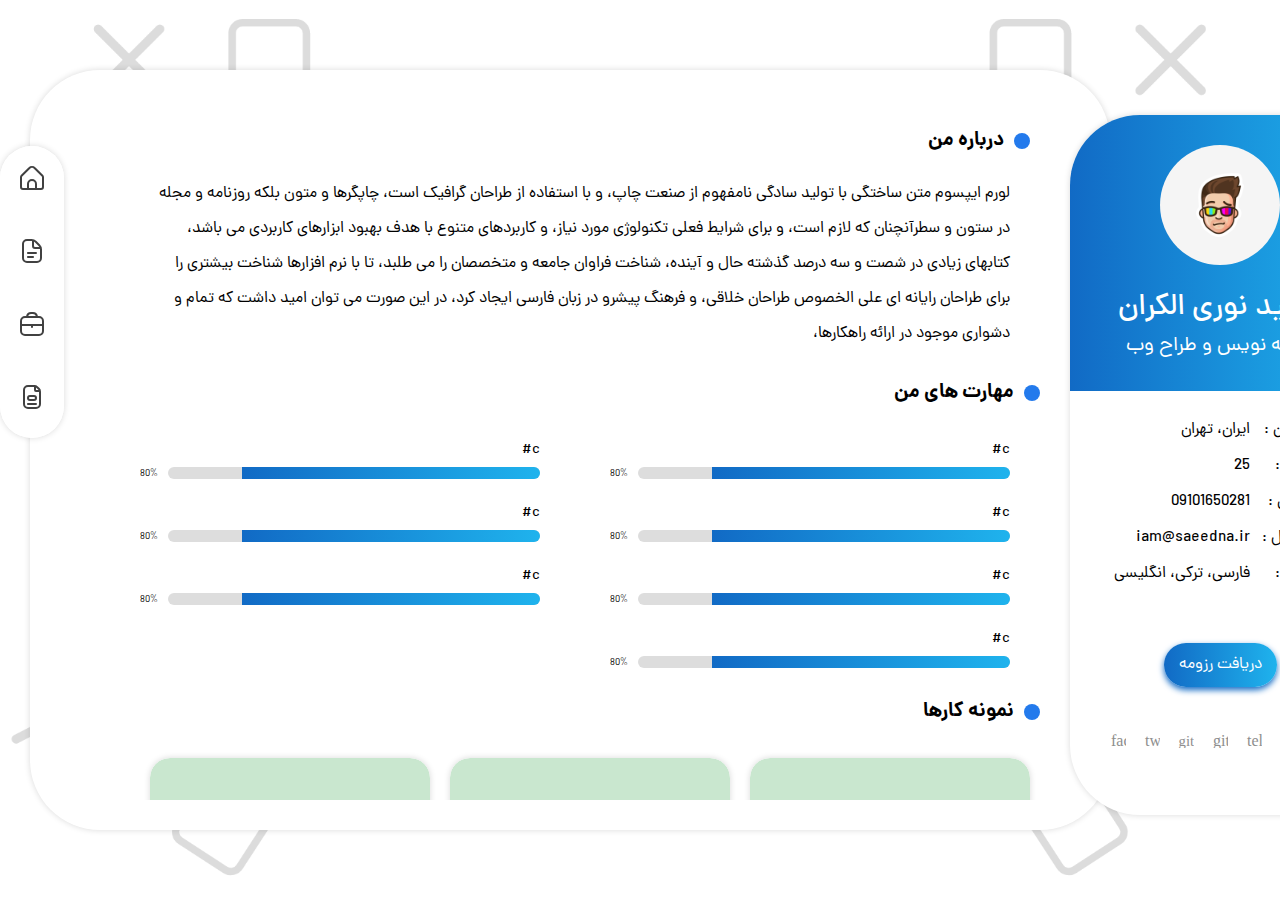
==== index.html @ 9552dc57 "SaeedNA Website html template" ====
<!DOCTYPE html>
<html lang="fa" dir="rtl">

<head>
    <meta charset="UTF-8">
    <meta http-equiv="X-UA-Compatible" content="IE=edge">
    <meta name="viewport" content="width=device-width, initial-scale=1.0">
    <link rel="stylesheet" href="css/fontiran.css">
    <!-- <link rel="stylesheet" href="css/bootstrap.rtl.min.css"> -->
    <link rel="stylesheet" href="js/plugin/malihu-custom-scrollbar/jquery.mCustomScrollbar.min.css">
    <link rel="stylesheet" href="css/style.css">

    <title>سعید نوری - برنامه نویس و طراح وب</title>
</head>

<body>
    
    <div class="container">
        <div class="profile-side">
            <div class="avatar-holder">
                <div class="avatar">
                    <img src="img/avatar.png" alt="">
                </div>
                <h1>سعید نوری الکران</h1>
                <h3>برنامه نویس و طراح وب</h3>
            </div>
            <div class="content">
                <div class="info">
                    <table class="table">
                        <tbody>
                            <tr>
                                <td><span></span>ساکن :</td>
                                <td>ایران، تهران</td>
                            </tr>
                            <tr>
                                <td><span></span>سن :</td>
                                <td>25</td>
                            </tr>
                            <tr>
                                <td><span></span>تلفن :</td>
                                <td>09101650281</td>
                            </tr>
                            <tr>
                                <td><span></span>ایمیل :</td>
                                <td>iam@saeedna.ir</td>
                            </tr>
                            <tr>
                                <td><span></span>زبان :</td>
                                <td>فارسی، ترکی، انگلیسی</td>
                            </tr>
                        </tbody>
                    </table>
                </div>
                <div class="download-resume">
                    <a href="#" class="button">
                        <span>دریافت رزومه</span> 
                    </a>
                </div>
                <div class="social-icons">
                    <a href="#"><img class="icon" src="img/whatsapp-square.svg" alt=""></a>
                    <a href="#"><img class="icon" src="img/youtube.svg" alt=""></a>
                    <a href="#"><img class="icon" src="img/telegram-plane.svg" alt=""></a>
                    <a href="#"><img class="icon" src="img/github-square.svg" alt=""></a>
                    <a href="#"><img class="icon" src="img/gitlab.svg" alt=""></a>
                    <a href="#"><img class="icon" src="img/twitter-square.svg" alt=""></a>
                    <a href="#"><img class="icon" src="img/facebook-square.svg" alt=""></a>
                </div>
            </div>
        </div>
        <div class="main-side">
            <div class="main-content" id="main_contect">
                <div class="about-me mt-15 mb-15">
                    <div class="title">
                        <span></span>
                        <h3>درباره من</h3>
                    </div>
                    <div class="content">
                        <p>لورم ایپسوم متن ساختگی با تولید سادگی نامفهوم از صنعت چاپ، و با استفاده از طراحان گرافیک است، چاپگرها
                            و متون بلکه روزنامه و مجله در ستون و سطرآنچنان که لازم است، و برای شرایط فعلی تکنولوژی مورد نیاز، و
                            کاربردهای متنوع با هدف بهبود ابزارهای کاربردی می باشد، کتابهای زیادی در شصت و سه درصد گذشته حال و
                            آینده، شناخت فراوان جامعه و متخصصان را می طلبد، تا با نرم افزارها شناخت بیشتری را برای طراحان رایانه
                            ای علی الخصوص طراحان خلاقی، و فرهنگ پیشرو در زبان فارسی ایجاد کرد، در این صورت می توان امید داشت که
                            تمام و دشواری موجود در ارائه راهکارها، </p>
                    </div>
                </div>
                <div class="skills mt-15 mb-15">
                    <div class="title">
                        <span></span>
                        <h3>مهارت های من</h3>
                    </div>
                    <div class="content">
                        <div class="skill">
                            <div class="skill-title">c#</div>
                            <div class="skill-progress">
                                <div class="skill-bar">
                                    <div class="skill-bar-status" style="width: 80%"></div>
                                </div>
                                <div class="skill-bar-percentage">80%</div>
                            </div>
                        </div>
                        <div class="skill">
                            <div class="skill-title">c#</div>
                            <div class="skill-progress">
                                <div class="skill-bar">
                                    <div class="skill-bar-status" style="width: 80%"></div>
                                </div>
                                <div class="skill-bar-percentage">80%</div>
                            </div>
                        </div>
                        <div class="skill">
                            <div class="skill-title">c#</div>
                            <div class="skill-progress">
                                <div class="skill-bar">
                                    <div class="skill-bar-status" style="width: 80%"></div>
                                </div>
                                <div class="skill-bar-percentage">80%</div>
                            </div>
                        </div>
                        <div class="skill">
                            <div class="skill-title">c#</div>
                            <div class="skill-progress">
                                <div class="skill-bar">
                                    <div class="skill-bar-status" style="width: 80%"></div>
                                </div>
                                <div class="skill-bar-percentage">80%</div>
                            </div>
                        </div>
                        <div class="skill">
                            <div class="skill-title">c#</div>
                            <div class="skill-progress">
                                <div class="skill-bar">
                                    <div class="skill-bar-status" style="width: 80%"></div>
                                </div>
                                <div class="skill-bar-percentage">80%</div>
                            </div>
                        </div>
                        <div class="skill">
                            <div class="skill-title">c#</div>
                            <div class="skill-progress">
                                <div class="skill-bar">
                                    <div class="skill-bar-status" style="width: 80%"></div>
                                </div>
                                <div class="skill-bar-percentage">80%</div>
                            </div>
                        </div>
                        <div class="skill">
                            <div class="skill-title">c#</div>
                            <div class="skill-progress">
                                <div class="skill-bar">
                                    <div class="skill-bar-status" style="width: 80%"></div>
                                </div>
                                <div class="skill-bar-percentage">80%</div>
                            </div>
                        </div>
                    </div>
                </div>
                <div class="portfolio mt-15 mb-15">
                    <div class="title">
                        <span></span>
                        <h3>نمونه کارها</h3>
                    </div>
                    <div class="content f-wrap jc-between">
                        <div class="portfolio-item">
                            <div class="image">
                                <img src="img/cute-avocado.jpg" alt="">
                            </div>
                            <div class="image-title">
                                <span>نمونه کار اول</span>
                                <img src="img/Arrow.svg" alt="">
                            </div>
                        </div>
                        <div class="portfolio-item">
                            <div class="image">
                                <img src="img/cute-avocado.jpg" alt="">
                            </div>
                            <div class="image-title">
                                <span>نمونه کار اول</span>
                                <img src="img/Arrow.svg" alt="">
                            </div>
                        </div>
                        <div class="portfolio-item">
                            <div class="image">
                                <img src="img/cute-avocado.jpg" alt="">
                            </div>
                            <div class="image-title">
                                <span>نمونه کار اول</span>
                                <img src="img/Arrow.svg" alt="">
                            </div>
                        </div>
                        <div class="portfolio-item">
                            <div class="image">
                                <img src="img/cute-avocado.jpg" alt="">
                            </div>
                            <div class="image-title">
                                <span>نمونه کار اول</span>
                                <img src="img/Arrow.svg" alt="">
                            </div>
                        </div>
                        <div class="portfolio-item">
                            <div class="image">
                                <img src="img/cute-avocado.jpg" alt="">
                            </div>
                            <div class="image-title">
                                <span>نمونه کار اول</span>
                                <img src="img/Arrow.svg" alt="">
                            </div>
                        </div>
                        <div class="portfolio-item">
                            <div class="image">
                                <img src="img/cute-avocado.jpg" alt="">
                            </div>
                            <div class="image-title">
                                <span>نمونه کار اول</span>
                                <img src="img/Arrow.svg" alt="">
                            </div>
                        </div>
                    </div>
                </div>
            </div>
        </div>
        <nav class="menu">
            <ul>
                <li class="menu-item">
                    <a href="#" class="menu-link">
                        <img src="img/fi-rr-home.svg" alt="">
                    </a>
                </li>
                <li class="menu-item">
                    <a href="#" class="menu-link">
                        <img src="img/fi-rr-document.svg" alt="">
                    </a>
                </li>
                <li class="menu-item">
                    <a href="#" class="menu-link">
                        <img src="img/fi-rr-briefcase.svg" alt="">
                    </a>
                </li>
                <li class="menu-item">
                    <a href="#" class="menu-link">
                        <img src="img/fi-rr-form.svg" alt="">
                    </a>
                </li>
            </ul>
        </nav>
    </div>


    <script src="js/plugin/jquery/jquery-3.6.0.min.js"></script>
    <script src="js/plugin/malihu-custom-scrollbar/jquery.mCustomScrollbar.concat.min.js"></script>
    <!-- <script src="js/bootstrap.bundle.min.js"></script> -->
    <script src="js/scripts.js"></script>
</body>

</html>
---- css/fontiran.css ----
﻿/**
*
*	Name:			DANA Fonts
*	Version:			1.0
*	Author:			Moslem Ebrahimi (moslemebrahimi.com)
*	Created on:		May 22, 2019
*	Updated on:		May 22, 2019
*	Website:			http://fontiran.com
*	Copyright:		Commercial/Proprietary Software
--------------------------------------------------------------------------------------
فونت دانا یک نرم افزار مالکیتی محسوب می شود. جهت آگاهی از قوانین استفاده از این فونت ها لطفا به وب سایت (فونت ایران دات کام) مراجعه نمایید
--------------------------------------------------------------------------------------
DANA fonts are considered a proprietary software. To gain information about the laws regarding the use of these fonts, please visit www.fontiran.com 
--------------------------------------------------------------------------------------
This set of fonts are used in this project under the license: (NKVVGF)
------------------------------------------------------------------------------------- fonts/-
*	
**/

@font-face {
	font-family: dana;
	font-style: normal;
	font-weight: 10;
	src: url('../fonts/eot/dana-thin.eot');
	src: url('../fonts/eot/dana-thin.eot?#iefix') format('embedded-opentype'),  /* IE6-8 */
		 url('../fonts/woff2/dana-thin.woff2') format('woff2'),  /* FF39+,Chrome36+, Opera24+*/
		 url('../fonts/woff/dana-thin.woff') format('woff');  /* FF3.6+, IE9, Chrome6+, Saf5.1+*/
}
@font-face {
	font-family: dana;
	font-style: normal;
	font-weight: 200;
	src: url('../fonts/eot/dana-extralight.eot');
	src: url('../fonts/eot/dana-extralight.eot?#iefix') format('embedded-opentype'),  /* IE6-8 */
		 url('../fonts/woff2/dana-extralight.woff2') format('woff2'),  /* FF39+,Chrome36+, Opera24+*/
		 url('../fonts/woff/dana-extralight.woff') format('woff');  /* FF3.6+, IE9, Chrome6+, Saf5.1+*/
}
@font-face {
	font-family: dana;
	font-style: normal;
	font-weight: 300;
	src: url('../fonts/eot/dana-light.eot');
	src: url('../fonts/eot/dana-light.eot?#iefix') format('embedded-opentype'),  /* IE6-8 */
		 url('../fonts/woff2/dana-light.woff2') format('woff2'),  /* FF39+,Chrome36+, Opera24+*/
		 url('../fonts/woff/dana-light.woff') format('woff');  /* FF3.6+, IE9, Chrome6+, Saf5.1+*/
}
@font-face {
	font-family: dana;
	font-style: normal;
	font-weight: 500;
	src: url('../fonts/eot/dana-medium.eot');
	src: url('../fonts/eot/dana-medium.eot?#iefix') format('embedded-opentype'),  /* IE6-8 */
		 url('../fonts/woff2/dana-medium.woff2') format('woff2'),  /* FF39+,Chrome36+, Opera24+*/
		 url('../fonts/woff/dana-medium.woff') format('woff');  /* FF3.6+, IE9, Chrome6+, Saf5.1+*/
}
@font-face {
	font-family: dana;
	font-style: normal;
	font-weight: 600;
	src: url('../fonts/eot/dana-demibold.eot');
	src: url('../fonts/eot/dana-demibold.eot?#iefix') format('embedded-opentype'),  /* IE6-8 */
		 url('../fonts/woff2/dana-demibold.woff2') format('woff2'),  /* FF39+,Chrome36+, Opera24+*/
		 url('../fonts/woff/dana-demibold.woff') format('woff');  /* FF3.6+, IE9, Chrome6+, Saf5.1+*/
}
@font-face {
	font-family: dana;
	font-style: normal;
	font-weight: 750;
	src: url('../fonts/eot/dana-ultrabold.eot');
	src: url('../fonts/eot/dana-ultrabold.eot?#iefix') format('embedded-opentype'),  /* IE6-8 */
		 url('../fonts/woff2/dana-ultrabold.woff2') format('woff2'),  /* FF39+,Chrome36+, Opera24+*/
		 url('../fonts/woff/dana-ultrabold.woff') format('woff');  /* FF3.6+, IE9, Chrome6+, Saf5.1+*/
}
@font-face {
	font-family: dana;
	font-style: normal;
	font-weight: 800;
	src: url('../fonts/eot/dana-extrabold.eot');
	src: url('../fonts/eot/dana-extrabold.eot?#iefix') format('embedded-opentype'),  /* IE6-8 */
		 url('../fonts/woff2/dana-extrabold.woff2') format('woff2'),  /* FF39+,Chrome36+, Opera24+*/
		 url('../fonts/woff/dana-extrabold.woff') format('woff');  /* FF3.6+, IE9, Chrome6+, Saf5.1+*/
}
@font-face {
	font-family: dana;
	font-style: normal;
	font-weight: 900;
	src: url('../fonts/eot/dana-black.eot');
	src: url('../fonts/eot/dana-black.eot?#iefix') format('embedded-opentype'),  /* IE6-8 */
		 url('../fonts/woff2/dana-black.woff2') format('woff2'),  /* FF39+,Chrome36+, Opera24+*/
		 url('../fonts/woff/dana-black.woff') format('woff');  /* FF3.6+, IE9, Chrome6+, Saf5.1+*/
}
@font-face {
	font-family: dana;
	font-style: normal;
	font-weight: bold;
	src: url('../fonts/eot/dana-bold.eot');
	src: url('../fonts/eot/dana-bold.eot?#iefix') format('embedded-opentype'),  /* IE6-8 */
		 url('../fonts/woff2/dana-bold.woff2') format('woff2'),  /* FF39+,Chrome36+, Opera24+*/
		 url('../fonts/woff/dana-bold.woff') format('woff');  /* FF3.6+, IE9, Chrome6+, Saf5.1+*/
}
@font-face {
	font-family: dana;
	font-style: normal;
	font-weight: normal;
	src: url('../fonts/eot/dana-regular.eot');
	src: url('../fonts/eot/dana-regular.eot?#iefix') format('embedded-opentype'),  /* IE6-8 */
		 url('../fonts/woff2/dana-regular.woff2') format('woff2'),  /* FF39+,Chrome36+, Opera24+*/
		 url('../fonts/woff/dana-regular.woff') format('woff');  /* FF3.6+, IE9, Chrome6+, Saf5.1+*/
}


/**
Iranic fonts	
**/


@font-face {
	font-family: dana;
	font-style: italic;
	font-weight: 10;
	src: url('../fonts/eot/dana-thinitalic.eot');
	src: url('../fonts/eot/dana-thinitalic.eot?#iefix') format('embedded-opentype'),  /* IE6-8 */
		 url('../fonts/woff2/dana-thinitalic.woff2') format('woff2'),  /* FF39+,Chrome36+, Opera24+*/
		 url('../fonts/woff/dana-thinitalic.woff') format('woff');  /* FF3.6+, IE9, Chrome6+, Saf5.1+*/
}
@font-face {
	font-family: dana;
	font-style: italic;
	font-weight: 200;
	src: url('../fonts/eot/dana-extralightitalic.eot');
	src: url('../fonts/eot/dana-extralightitalic.eot?#iefix') format('embedded-opentype'),  /* IE6-8 */
		 url('../fonts/woff2/dana-extralightitalic.woff2') format('woff2'),  /* FF39+,Chrome36+, Opera24+*/
		 url('../fonts/woff/dana-extralightitalic.woff') format('woff');  /* FF3.6+, IE9, Chrome6+, Saf5.1+*/
}
@font-face {
	font-family: dana;
	font-style: italic;
	font-weight: 300;
	src: url('../fonts/eot/dana-lightitalic.eot');
	src: url('../fonts/eot/dana-lightitalic.eot?#iefix') format('embedded-opentype'),  /* IE6-8 */
		 url('../fonts/woff2/dana-lightitalic.woff2') format('woff2'),  /* FF39+,Chrome36+, Opera24+*/
		 url('../fonts/woff/dana-lightitalic.woff') format('woff');  /* FF3.6+, IE9, Chrome6+, Saf5.1+*/
}
@font-face {
	font-family: dana;
	font-style: italic;
	font-weight: 500;
	src: url('../fonts/eot/dana-mediumitalic.eot');
	src: url('../fonts/eot/dana-mediumitalic.eot?#iefix') format('embedded-opentype'),  /* IE6-8 */
		 url('../fonts/woff2/dana-mediumitalic.woff2') format('woff2'),  /* FF39+,Chrome36+, Opera24+*/
		 url('../fonts/woff/dana-mediumitalic.woff') format('woff');  /* FF3.6+, IE9, Chrome6+, Saf5.1+*/
}
@font-face {
	font-family: dana;
	font-style: italic;
	font-weight: 600;
	src: url('../fonts/eot/dana-demibolditalic.eot');
	src: url('../fonts/eot/dana-demibolditalic.eot?#iefix') format('embedded-opentype'),  /* IE6-8 */
		 url('../fonts/woff2/dana-demibolditalic.woff2') format('woff2'),  /* FF39+,Chrome36+, Opera24+*/
		 url('../fonts/woff/dana-demibolditalic.woff') format('woff');  /* FF3.6+, IE9, Chrome6+, Saf5.1+*/
}
@font-face {
	font-family: dana;
	font-style: italic;
	font-weight: 750;
	src: url('../fonts/eot/dana-ultrabolditalic.eot');
	src: url('../fonts/eot/dana-ultrabolditalic.eot?#iefix') format('embedded-opentype'),  /* IE6-8 */
		 url('../fonts/woff2/dana-ultrabolditalic.woff2') format('woff2'),  /* FF39+,Chrome36+, Opera24+*/
		 url('../fonts/woff/dana-ultrabolditalic.woff') format('woff');  /* FF3.6+, IE9, Chrome6+, Saf5.1+*/
}
@font-face {
	font-family: dana;
	font-style: italic;
	font-weight: 800;
	src: url('../fonts/eot/dana-extrabolditalic.eot');
	src: url('../fonts/eot/dana-extrabolditalic.eot?#iefix') format('embedded-opentype'),  /* IE6-8 */
		 url('../fonts/woff2/dana-extrabolditalic.woff2') format('woff2'),  /* FF39+,Chrome36+, Opera24+*/
		 url('../fonts/woff/dana-extrabolditalic.woff') format('woff');  /* FF3.6+, IE9, Chrome6+, Saf5.1+*/
}
@font-face {
	font-family: dana;
	font-style: italic;
	font-weight: 900;
	src: url('../fonts/eot/dana-blackitalic.eot');
	src: url('../fonts/eot/dana-blackitalic.eot?#iefix') format('embedded-opentype'),  /* IE6-8 */
		 url('../fonts/woff2/dana-blackitalic.woff2') format('woff2'),  /* FF39+,Chrome36+, Opera24+*/
		 url('../fonts/woff/dana-blackitalic.woff') format('woff');  /* FF3.6+, IE9, Chrome6+, Saf5.1+*/
}
@font-face {
	font-family: dana;
	font-style: italic;
	font-weight: bold;
	src: url('../fonts/eot/dana-bolditalic.eot');
	src: url('../fonts/eot/dana-bolditalic.eot?#iefix') format('embedded-opentype'),  /* IE6-8 */
		 url('../fonts/woff2/dana-bolditalic.woff2') format('woff2'),  /* FF39+,Chrome36+, Opera24+*/
		 url('../fonts/woff/dana-bolditalic.woff') format('woff');  /* FF3.6+, IE9, Chrome6+, Saf5.1+*/
}
@font-face {
	font-family: dana;
	font-style: italic;
	font-weight: normal;
	src: url('../fonts/eot/dana-regularitalic.eot');
	src: url('../fonts/eot/dana-regularitalic.eot?#iefix') format('embedded-opentype'),  /* IE6-8 */
		 url('../fonts/woff2/dana-regularitalic.woff2') format('woff2'),  /* FF39+,Chrome36+, Opera24+*/
		 url('../fonts/woff/dana-regularitalic.woff') format('woff');  /* FF3.6+, IE9, Chrome6+, Saf5.1+*/
}
---- css/style.css ----
/*-------------------------------------------------------------*/
*{
    margin: 0;
    padding: 0;
}
body{
    font-family: dana,'Segoe UI', Tahoma, Geneva, Verdana, sans-serif;
    background-color: #4e4e4e;
    background: url('../img/BG.png') no-repeat; 
    background-size: 100%;
    background-position: center center;
    height: 100vh !important;
    width: 100% !important;
    padding: 0 !important;
    margin: 0 !important;
    overflow: hidden !important;
    display: flex;
}
a{
    text-decoration: none;
}
/*------------------------------------Components-------------------------------------------------*/
.container{
    width: 100%;
    max-width: 1240px;
    margin: auto;
    display: flex;
    position: relative;
}
.mt-15{
    margin-top: 15px !important;
}
.mb-15{
    margin-bottom: 15px !important;
}
.f-wrap{
    flex-wrap: wrap;
}
.jc-between{
    justify-content: space-between;
}
.title{
    margin-bottom: 20px;
    display: flex;
    justify-content: start;
    align-items: center;
}
.title span{
    width: 16px;
    height: 16px;
    margin-left: 10px;
    border-radius: 50%;
    background-color: #237AEC;
}
.title h3{
    margin: 0;
    padding: 0;
    font-size: 20px;
    font-weight: 700;
    
}
nav.menu{
    display: flex;
    flex-direction: column;
    justify-content: space-between;
    align-items: center;
    border-radius: 70px;
    background-color: #fff;
    position: absolute;
    top: 10%;
    left: -30px;
    overflow: hidden;
    box-shadow: 0px 0px 6px rgb(0 0 0 / 15%);
    z-index: 9999;
}
nav.menu ul{
    list-style: none;
    margin: 0;
    padding: 0;
    display: flex;
    flex-direction: column;
    justify-content: center;
    align-items: center;
}
nav.menu .menu-item{
    padding: 20px;
    width: 100%;
    background-color: #fff;
    text-align: center;
    transition: all 200ms ease-in-out;
}
nav.menu .menu-item:hover{
    background-color: #F6F6F6;
}
nav.menu .menu-item a{
    text-decoration: none;
}
nav.menu .menu-item a img{
    width: 24px;
    height: 24px;
}

.button{
    padding: 10px 15px;
    margin: 10px;
    border-radius: 50px;
    border: none;
    background: linear-gradient(270deg,#1fb3ed 0%, #116ac5 100%);
    box-shadow: 0px 3px 6px #116ac5;
    transition: all 200ms ease-in-out;
}
.button:hover{
    background: linear-gradient(270deg,#1894c5 0%, #0d5eaf 100%);
}
.button span{
    color: #fff;
    font-size: 16px;
    font-weight: normal;
}
/*------------------------------------Styles-------------------------------------------------*/
/*------------------------------------Main Page----------------------------------------------*/

.profile-side{
    width: 300px;
    height: 700px;
    background-color: #fff;
    border-radius: 70px;
    overflow: hidden;
    box-shadow: 0px 0px 6px rgb(0 0 0 / 15%);
    position: absolute;
    right: -100px;
    top: 45px;
}
.profile-side .avatar-holder{
    width: 100%;
    padding: 30px 0;
    background: linear-gradient(270deg,#1fb3ed 0%, #116ac5 100%);
    display: flex;
    flex-direction: column;
    align-items: center;
}
.profile-side .avatar-holder .avatar{
    width: 120px;
    height: 120px;
    margin-bottom: 20px;
    border-radius: 50%;
    overflow: hidden;
    display: flex;
    justify-content: center;
    align-items: center;
}
.profile-side .avatar-holder .avatar img{
    height: 100%;
}
.profile-side .avatar-holder h1{
    color: #fff;
    font-size: 30px;
    font-weight: 500;
}
.profile-side .avatar-holder h3{
    color: #fff;
    font-size: 20px;
    font-weight: normal;
}
.profile-side .content{
    padding: 10px;
    text-align: center;
}
.profile-side .content .download-resume{
    margin: 30px 0;
    padding: 20px 0;
}
.profile-side .content .social-icons{
    padding: 5px 30px;
    display: flex;
    justify-content: space-between;
    align-items: center;
}
.profile-side .content .social-icons a{
    text-decoration: none;
}
.profile-side .content .social-icons a img.icon{
    width: 16px;
    height: 16px;
}
.main-side{
    width: 100%;
    height: calc(100vh - 200px);
    margin-right: 160px;
    padding: 30px 70px 30px 50px;
    background-color: #fff;
    border-radius: 70px;
    box-shadow: 0px 0px 6px rgba(0, 0, 0, 0.15);
}
.main-side .main-content{
    height: 100%;
    /* overflow: hidden scroll; */
}
.main-side .main-content .about-me{
    padding: 10px;
}
.main-side .main-content .about-me .content{
    margin-right: 20px;
}
.main-side .main-content .about-me .content p{
    font-weight: normal;
    font-size: 16px;
    line-height: 35px;
}
.main-side .main-content .skills .content{
    display: flex;
    flex-direction: row;
    flex-wrap: wrap;
    padding-right: 30px;
    justify-content: space-between;
}
.main-side .main-content .skills .content .skill{
    width: 100%;
    max-width: 400px;
    margin: 10px 0 10px 0;
    display: flex;
    flex-direction: column;
}
.main-side .main-content .skills .content .skill .skill-title{
    font-size: 15px;
    font-weight: normal;
    margin-bottom: 5px;
}
.main-side .main-content .skills .content .skill .skill-progress{
    display: flex;
    justify-content: space-between;
}
.main-side .main-content .skills .content .skill .skill-progress .skill-bar{
    background-color: #ddd;
    border-radius: 8px;
    width: 100%;
    height: 12px;
    overflow: hidden;
}
.main-side .main-content .skills .content .skill .skill-progress .skill-bar .skill-bar-status{
    background: linear-gradient(270deg,#1fb3ed 0%, #116ac5 100%);
    height: 15px;
}
.main-side .main-content .skills .content .skill .skill-progress .skill-bar-percentage{
    font-weight: 300;
    font-size: 10px;
    margin-right: 10px;
}
table.table{
    margin: 0 auto;
    padding: 10px;
    text-align: right;
}
table.table tbody tr td{
    padding: 5px;
}
table.table tbody tr td span{
    width: 10px;
    height: 10px;
    background-color: #237AEC;
    display: inline-block;
    margin-left: 10px;
    border-radius: 50%;
}
.portfolio .content{
    display: flex;
}
.portfolio .content .portfolio-item{
    margin: 10px;
    border-radius: 20px;
    position: relative;
    overflow: hidden;
    box-shadow: 0px 0px 6px rgba(0,0,0,0.15);
}
.portfolio .content .portfolio-item .image{
    width: 280px;
    height: 200px;
    border-radius: 20px;
}
.portfolio .content .portfolio-item .image img{
    width: 100%;
    height: 100%;
    border-radius: 20px;
}
.portfolio .content .portfolio-item .image-title{
    padding: 10px 15px;
    background-color: #383838;
    color: #fff;
    border-radius: 0 0 20px 20px;
    display: flex;
    justify-content: space-between;
    opacity: 0;
    visibility: hidden;
    position: absolute;
    bottom: -30px;
    right: 0;
    left: 0;
    transition: all 250ms ease-in-out;
}
.portfolio .content  .portfolio-item:hover div.image-title{
    bottom: 0 !important;
    opacity: 0.95 !important;
    visibility: visible !important;
}
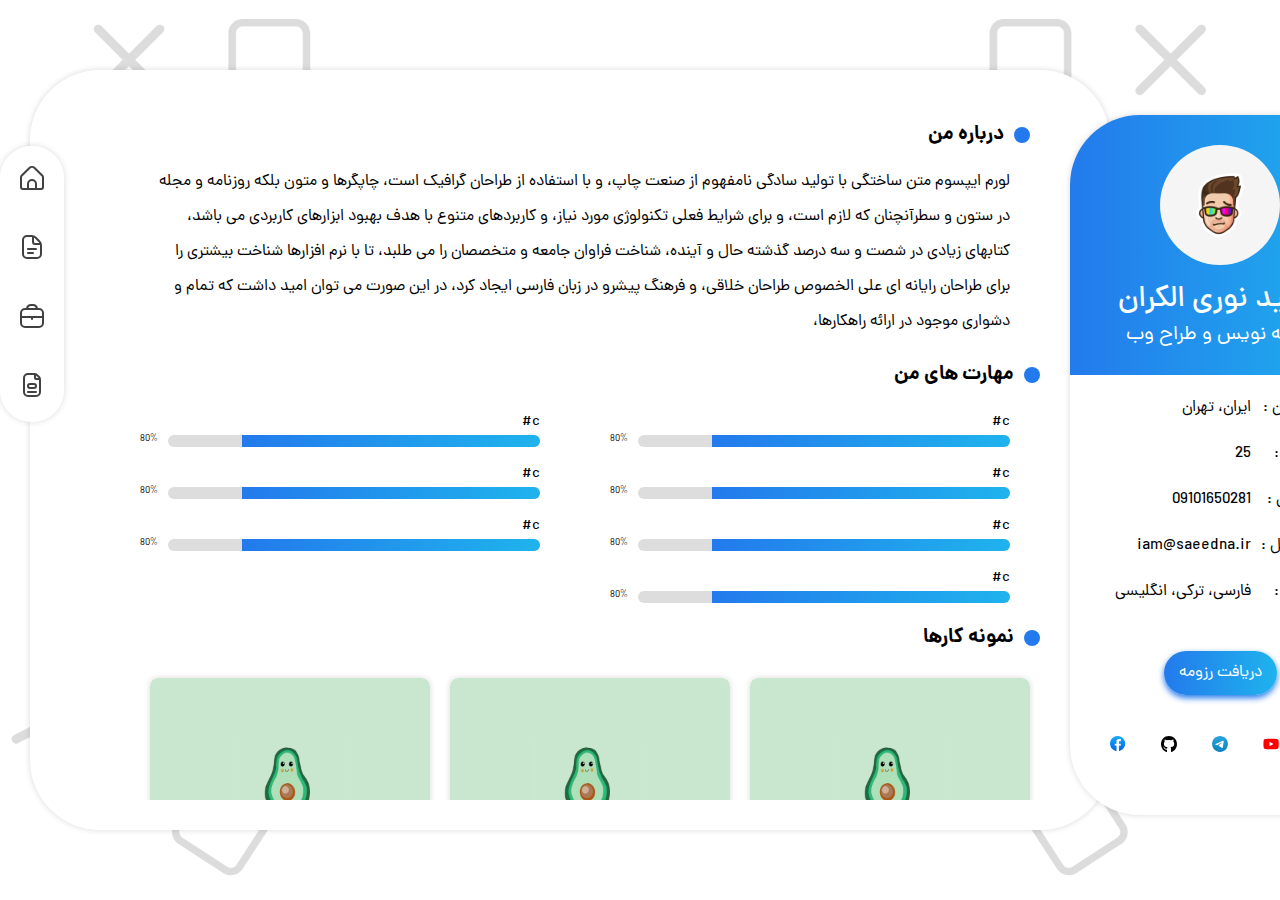
==== commit be710d51: "convert all style.css to sass" ====
--- a/index.html
+++ b/index.html
@@ -5,10 +5,10 @@
     <meta charset="UTF-8">
     <meta http-equiv="X-UA-Compatible" content="IE=edge">
     <meta name="viewport" content="width=device-width, initial-scale=1.0">
-    <link rel="stylesheet" href="css/fontiran.css">
+    <!-- <link rel="stylesheet" href="css/fontiran.css"> -->
     <!-- <link rel="stylesheet" href="css/bootstrap.rtl.min.css"> -->
     <link rel="stylesheet" href="js/plugin/malihu-custom-scrollbar/jquery.mCustomScrollbar.min.css">
-    <link rel="stylesheet" href="css/style.css">
+    <link rel="stylesheet" href="css/main.css">
 
     <title>سعید نوری - برنامه نویس و طراح وب</title>
 </head>
@@ -52,18 +52,18 @@
                     </table>
                 </div>
                 <div class="download-resume">
-                    <a href="#" class="button">
+                    <a href="#" class="button primary">
                         <span>دریافت رزومه</span> 
                     </a>
                 </div>
                 <div class="social-icons">
-                    <a href="#"><img class="icon" src="img/whatsapp-square.svg" alt=""></a>
-                    <a href="#"><img class="icon" src="img/youtube.svg" alt=""></a>
-                    <a href="#"><img class="icon" src="img/telegram-plane.svg" alt=""></a>
-                    <a href="#"><img class="icon" src="img/github-square.svg" alt=""></a>
-                    <a href="#"><img class="icon" src="img/gitlab.svg" alt=""></a>
-                    <a href="#"><img class="icon" src="img/twitter-square.svg" alt=""></a>
-                    <a href="#"><img class="icon" src="img/facebook-square.svg" alt=""></a>
+                    <a href="#"><img class="icon" src="img/WhatsApp.svg" alt=""></a>
+                    <a href="#"><img class="icon" src="img/YouTube.svg" alt=""></a>
+                    <a href="#"><img class="icon" src="img/Telegram.svg" alt=""></a>
+                    <a href="#"><img class="icon" src="img/GitHub.svg" alt=""></a>
+                    <!-- <a href="#"><img class="icon" src="img/gitlab.svg" alt=""></a> -->
+                    <!-- <a href="#"><img class="icon" src="img/twitter.svg" alt=""></a> -->
+                    <a href="#"><img class="icon" src="img/Facebook.png" alt=""></a>
                 </div>
             </div>
         </div>
@@ -161,58 +161,70 @@
                     </div>
                     <div class="content f-wrap jc-between">
                         <div class="portfolio-item">
-                            <div class="image">
-                                <img src="img/cute-avocado.jpg" alt="">
-                            </div>
-                            <div class="image-title">
-                                <span>نمونه کار اول</span>
-                                <img src="img/Arrow.svg" alt="">
-                            </div>
-                        </div>
-                        <div class="portfolio-item">
-                            <div class="image">
-                                <img src="img/cute-avocado.jpg" alt="">
-                            </div>
-                            <div class="image-title">
-                                <span>نمونه کار اول</span>
-                                <img src="img/Arrow.svg" alt="">
-                            </div>
-                        </div>
-                        <div class="portfolio-item">
-                            <div class="image">
-                                <img src="img/cute-avocado.jpg" alt="">
-                            </div>
-                            <div class="image-title">
-                                <span>نمونه کار اول</span>
-                                <img src="img/Arrow.svg" alt="">
-                            </div>
-                        </div>
-                        <div class="portfolio-item">
-                            <div class="image">
-                                <img src="img/cute-avocado.jpg" alt="">
-                            </div>
-                            <div class="image-title">
-                                <span>نمونه کار اول</span>
-                                <img src="img/Arrow.svg" alt="">
-                            </div>
-                        </div>
-                        <div class="portfolio-item">
-                            <div class="image">
-                                <img src="img/cute-avocado.jpg" alt="">
-                            </div>
-                            <div class="image-title">
-                                <span>نمونه کار اول</span>
-                                <img src="img/Arrow.svg" alt="">
-                            </div>
-                        </div>
-                        <div class="portfolio-item">
-                            <div class="image">
-                                <img src="img/cute-avocado.jpg" alt="">
-                            </div>
-                            <div class="image-title">
-                                <span>نمونه کار اول</span>
-                                <img src="img/Arrow.svg" alt="">
-                            </div>
+                            <a href="#">
+                                <div class="image">
+                                    <img src="img/cute-avocado.jpg" alt="">
+                                </div>
+                                <div class="image-title">
+                                    <span>نمونه کار اول</span>
+                                    <img src="img/Arrow.svg" alt="">
+                                </div>
+                            </a>
+                        </div>
+                        <div class="portfolio-item">
+                            <a href="#">
+                                <div class="image">
+                                    <img src="img/cute-avocado.jpg" alt="">
+                                </div>
+                                <div class="image-title">
+                                    <span>نمونه کار اول</span>
+                                    <img src="img/Arrow.svg" alt="">
+                                </div>
+                            </a>
+                        </div>
+                        <div class="portfolio-item">
+                            <a href="#">
+                                <div class="image">
+                                    <img src="img/cute-avocado.jpg" alt="">
+                                </div>
+                                <div class="image-title">
+                                    <span>نمونه کار اول</span>
+                                    <img src="img/Arrow.svg" alt="">
+                                </div>
+                            </a>
+                        </div>
+                        <div class="portfolio-item">
+                            <a href="#">
+                                <div class="image">
+                                    <img src="img/cute-avocado.jpg" alt="">
+                                </div>
+                                <div class="image-title">
+                                    <span>نمونه کار اول</span>
+                                    <img src="img/Arrow.svg" alt="">
+                                </div>
+                            </a>
+                        </div>
+                        <div class="portfolio-item">
+                            <a href="#">
+                                <div class="image">
+                                    <img src="img/cute-avocado.jpg" alt="">
+                                </div>
+                                <div class="image-title">
+                                    <span>نمونه کار اول</span>
+                                    <img src="img/Arrow.svg" alt="">
+                                </div>
+                            </a>
+                        </div>
+                        <div class="portfolio-item">
+                            <a href="#">
+                                <div class="image">
+                                    <img src="img/cute-avocado.jpg" alt="">
+                                </div>
+                                <div class="image-title">
+                                    <span>نمونه کار اول</span>
+                                    <img src="img/Arrow.svg" alt="">
+                                </div>
+                            </a>
                         </div>
                     </div>
                 </div>
--- a/css/main.css
+++ b/css/main.css
@@ -0,0 +1,523 @@
+@charset "UTF-8";
+/**
+*
+--------------------------------------------------------------------------------------
+فونت دانا یک نرم افزار مالکیتی محسوب می شود. جهت آگاهی از قوانین استفاده از این فونت ها لطفا به وب سایت (فونت ایران دات کام) مراجعه نمایید
+--------------------------------------------------------------------------------------
+DANA fonts are considered a proprietary software. To gain information about the laws regarding the use of these fonts, please visit www.fontiran.com 
+--------------------------------------------------------------------------------------
+This set of fonts are used in this project under the license: (NKVVGF)
+------------------------------------------------------------------------------------- fonts/-
+*
+**/
+@font-face {
+  font-family: dana;
+  font-style: normal;
+  font-weight: 10;
+  src: url("../fonts/eot/dana-thin.eot");
+  src: url("../fonts/eot/dana-thin.eot?#iefix") format("embedded-opentype"), url("../fonts/woff2/dana-thin.woff2") format("woff2"), url("../fonts/woff/dana-thin.woff") format("woff"); /* FF3.6+, IE9, Chrome6+, Saf5.1+*/
+}
+@font-face {
+  font-family: dana;
+  font-style: normal;
+  font-weight: 200;
+  src: url("../fonts/eot/dana-extralight.eot");
+  src: url("../fonts/eot/dana-extralight.eot?#iefix") format("embedded-opentype"), url("../fonts/woff2/dana-extralight.woff2") format("woff2"), url("../fonts/woff/dana-extralight.woff") format("woff"); /* FF3.6+, IE9, Chrome6+, Saf5.1+*/
+}
+@font-face {
+  font-family: dana;
+  font-style: normal;
+  font-weight: 300;
+  src: url("../fonts/eot/dana-light.eot");
+  src: url("../fonts/eot/dana-light.eot?#iefix") format("embedded-opentype"), url("../fonts/woff2/dana-light.woff2") format("woff2"), url("../fonts/woff/dana-light.woff") format("woff"); /* FF3.6+, IE9, Chrome6+, Saf5.1+*/
+}
+@font-face {
+  font-family: dana;
+  font-style: normal;
+  font-weight: 500;
+  src: url("../fonts/eot/dana-medium.eot");
+  src: url("../fonts/eot/dana-medium.eot?#iefix") format("embedded-opentype"), url("../fonts/woff2/dana-medium.woff2") format("woff2"), url("../fonts/woff/dana-medium.woff") format("woff"); /* FF3.6+, IE9, Chrome6+, Saf5.1+*/
+}
+@font-face {
+  font-family: dana;
+  font-style: normal;
+  font-weight: 600;
+  src: url("../fonts/eot/dana-demibold.eot");
+  src: url("../fonts/eot/dana-demibold.eot?#iefix") format("embedded-opentype"), url("../fonts/woff2/dana-demibold.woff2") format("woff2"), url("../fonts/woff/dana-demibold.woff") format("woff"); /* FF3.6+, IE9, Chrome6+, Saf5.1+*/
+}
+@font-face {
+  font-family: dana;
+  font-style: normal;
+  font-weight: 750;
+  src: url("../fonts/eot/dana-ultrabold.eot");
+  src: url("../fonts/eot/dana-ultrabold.eot?#iefix") format("embedded-opentype"), url("../fonts/woff2/dana-ultrabold.woff2") format("woff2"), url("../fonts/woff/dana-ultrabold.woff") format("woff"); /* FF3.6+, IE9, Chrome6+, Saf5.1+*/
+}
+@font-face {
+  font-family: dana;
+  font-style: normal;
+  font-weight: 800;
+  src: url("../fonts/eot/dana-extrabold.eot");
+  src: url("../fonts/eot/dana-extrabold.eot?#iefix") format("embedded-opentype"), url("../fonts/woff2/dana-extrabold.woff2") format("woff2"), url("../fonts/woff/dana-extrabold.woff") format("woff"); /* FF3.6+, IE9, Chrome6+, Saf5.1+*/
+}
+@font-face {
+  font-family: dana;
+  font-style: normal;
+  font-weight: 900;
+  src: url("../fonts/eot/dana-black.eot");
+  src: url("../fonts/eot/dana-black.eot?#iefix") format("embedded-opentype"), url("../fonts/woff2/dana-black.woff2") format("woff2"), url("../fonts/woff/dana-black.woff") format("woff"); /* FF3.6+, IE9, Chrome6+, Saf5.1+*/
+}
+@font-face {
+  font-family: dana;
+  font-style: normal;
+  font-weight: bold;
+  src: url("../fonts/eot/dana-bold.eot");
+  src: url("../fonts/eot/dana-bold.eot?#iefix") format("embedded-opentype"), url("../fonts/woff2/dana-bold.woff2") format("woff2"), url("../fonts/woff/dana-bold.woff") format("woff"); /* FF3.6+, IE9, Chrome6+, Saf5.1+*/
+}
+@font-face {
+  font-family: dana;
+  font-style: normal;
+  font-weight: normal;
+  src: url("../fonts/eot/dana-regular.eot");
+  src: url("../fonts/eot/dana-regular.eot?#iefix") format("embedded-opentype"), url("../fonts/woff2/dana-regular.woff2") format("woff2"), url("../fonts/woff/dana-regular.woff") format("woff"); /* FF3.6+, IE9, Chrome6+, Saf5.1+*/
+}
+/**   Iranic fonts	 **/
+@font-face {
+  font-family: dana;
+  font-style: italic;
+  font-weight: 10;
+  src: url("../fonts/eot/dana-thinitalic.eot");
+  src: url("../fonts/eot/dana-thinitalic.eot?#iefix") format("embedded-opentype"), url("../fonts/woff2/dana-thinitalic.woff2") format("woff2"), url("../fonts/woff/dana-thinitalic.woff") format("woff"); /* FF3.6+, IE9, Chrome6+, Saf5.1+*/
+}
+@font-face {
+  font-family: dana;
+  font-style: italic;
+  font-weight: 200;
+  src: url("../fonts/eot/dana-extralightitalic.eot");
+  src: url("../fonts/eot/dana-extralightitalic.eot?#iefix") format("embedded-opentype"), url("../fonts/woff2/dana-extralightitalic.woff2") format("woff2"), url("../fonts/woff/dana-extralightitalic.woff") format("woff"); /* FF3.6+, IE9, Chrome6+, Saf5.1+*/
+}
+@font-face {
+  font-family: dana;
+  font-style: italic;
+  font-weight: 300;
+  src: url("../fonts/eot/dana-lightitalic.eot");
+  src: url("../fonts/eot/dana-lightitalic.eot?#iefix") format("embedded-opentype"), url("../fonts/woff2/dana-lightitalic.woff2") format("woff2"), url("../fonts/woff/dana-lightitalic.woff") format("woff"); /* FF3.6+, IE9, Chrome6+, Saf5.1+*/
+}
+@font-face {
+  font-family: dana;
+  font-style: italic;
+  font-weight: 500;
+  src: url("../fonts/eot/dana-mediumitalic.eot");
+  src: url("../fonts/eot/dana-mediumitalic.eot?#iefix") format("embedded-opentype"), url("../fonts/woff2/dana-mediumitalic.woff2") format("woff2"), url("../fonts/woff/dana-mediumitalic.woff") format("woff"); /* FF3.6+, IE9, Chrome6+, Saf5.1+*/
+}
+@font-face {
+  font-family: dana;
+  font-style: italic;
+  font-weight: 600;
+  src: url("../fonts/eot/dana-demibolditalic.eot");
+  src: url("../fonts/eot/dana-demibolditalic.eot?#iefix") format("embedded-opentype"), url("../fonts/woff2/dana-demibolditalic.woff2") format("woff2"), url("../fonts/woff/dana-demibolditalic.woff") format("woff"); /* FF3.6+, IE9, Chrome6+, Saf5.1+*/
+}
+@font-face {
+  font-family: dana;
+  font-style: italic;
+  font-weight: 750;
+  src: url("../fonts/eot/dana-ultrabolditalic.eot");
+  src: url("../fonts/eot/dana-ultrabolditalic.eot?#iefix") format("embedded-opentype"), url("../fonts/woff2/dana-ultrabolditalic.woff2") format("woff2"), url("../fonts/woff/dana-ultrabolditalic.woff") format("woff"); /* FF3.6+, IE9, Chrome6+, Saf5.1+*/
+}
+@font-face {
+  font-family: dana;
+  font-style: italic;
+  font-weight: 800;
+  src: url("../fonts/eot/dana-extrabolditalic.eot");
+  src: url("../fonts/eot/dana-extrabolditalic.eot?#iefix") format("embedded-opentype"), url("../fonts/woff2/dana-extrabolditalic.woff2") format("woff2"), url("../fonts/woff/dana-extrabolditalic.woff") format("woff"); /* FF3.6+, IE9, Chrome6+, Saf5.1+*/
+}
+@font-face {
+  font-family: dana;
+  font-style: italic;
+  font-weight: 900;
+  src: url("../fonts/eot/dana-blackitalic.eot");
+  src: url("../fonts/eot/dana-blackitalic.eot?#iefix") format("embedded-opentype"), url("../fonts/woff2/dana-blackitalic.woff2") format("woff2"), url("../fonts/woff/dana-blackitalic.woff") format("woff"); /* FF3.6+, IE9, Chrome6+, Saf5.1+*/
+}
+@font-face {
+  font-family: dana;
+  font-style: italic;
+  font-weight: bold;
+  src: url("../fonts/eot/dana-bolditalic.eot");
+  src: url("../fonts/eot/dana-bolditalic.eot?#iefix") format("embedded-opentype"), url("../fonts/woff2/dana-bolditalic.woff2") format("woff2"), url("../fonts/woff/dana-bolditalic.woff") format("woff"); /* FF3.6+, IE9, Chrome6+, Saf5.1+*/
+}
+@font-face {
+  font-family: dana;
+  font-style: italic;
+  font-weight: normal;
+  src: url("../fonts/eot/dana-regularitalic.eot");
+  src: url("../fonts/eot/dana-regularitalic.eot?#iefix") format("embedded-opentype"), url("../fonts/woff2/dana-regularitalic.woff2") format("woff2"), url("../fonts/woff/dana-regularitalic.woff") format("woff"); /* FF3.6+, IE9, Chrome6+, Saf5.1+*/
+}
+html, body, div, span, applet, object, iframe,
+h1, h2, h3, h4, h5, h6, p, blockquote, pre,
+a, abbr, acronym, address, big, cite, code,
+del, dfn, em, img, ins, kbd, q, s, samp,
+small, strike, strong, sub, sup, tt, var,
+b, u, i, center,
+dl, dt, dd, ol, ul, li,
+fieldset, form, label, legend,
+table, caption, tbody, tfoot, thead, tr, th, td,
+article, aside, canvas, details, embed,
+figure, figcaption, footer, header, hgroup,
+menu, nav, output, ruby, section, summary,
+time, mark, audio, video {
+  margin: 0;
+  padding: 0;
+  border: 0;
+  font-size: 100%;
+  font: inherit;
+  vertical-align: baseline;
+}
+
+/* HTML5 display-role reset for older browsers */
+article, aside, details, figcaption, figure,
+footer, header, hgroup, menu, nav, section {
+  display: block;
+}
+
+body {
+  line-height: 1;
+}
+
+ol, ul {
+  list-style: none;
+}
+
+blockquote, q {
+  quotes: none;
+}
+
+blockquote:before, blockquote:after,
+q:before, q:after {
+  content: "";
+  content: none;
+}
+
+table {
+  border-collapse: collapse;
+  border-spacing: 0;
+}
+
+a {
+  text-decoration: none;
+}
+
+* {
+  margin: 0;
+  padding: 0;
+}
+
+body {
+  font-family: dana, "Tahoma", sans-serif;
+  background-color: #4e4e4e;
+  background: url("../img/BG.png") no-repeat;
+  background-size: 100%;
+  background-position: center center;
+  height: 100vh !important;
+  width: 100% !important;
+  padding: 0 !important;
+  margin: 0 !important;
+  overflow: hidden !important;
+  display: flex;
+}
+
+.container {
+  width: 100%;
+  max-width: 1240px;
+  margin: auto;
+  display: flex;
+  position: relative;
+}
+
+.mt-15 {
+  margin-top: 15px !important;
+}
+
+.mb-15 {
+  margin-bottom: 15px !important;
+}
+
+.f-wrap {
+  flex-wrap: wrap;
+}
+
+.jc-between {
+  justify-content: space-between;
+}
+
+.button {
+  padding: 10px 15px;
+  margin: 10px;
+  border-radius: 50px;
+  border: none;
+  transition: all 200ms ease-in-out;
+}
+.button.primary {
+  background: linear-gradient(270deg, #1fb3ed 0%, #237AEC 100%);
+  box-shadow: 0px 3px 6px #237AEC;
+}
+.button.primary:hover {
+  background: linear-gradient(270deg, #1894c5 0%, #0d5eaf 100%);
+}
+.button span {
+  color: #fff;
+  font-size: 16px;
+  font-weight: normal;
+}
+
+.title {
+  margin-bottom: 20px;
+  display: flex;
+  justify-content: start;
+  align-items: center;
+}
+.title span {
+  width: 16px;
+  height: 16px;
+  margin-left: 10px;
+  border-radius: 50%;
+  background-color: #237AEC;
+}
+.title h3 {
+  margin: 0;
+  padding: 0;
+  font-size: 20px;
+  font-weight: 700;
+}
+
+.skills .content {
+  display: flex;
+  flex-direction: row;
+  flex-wrap: wrap;
+  padding-right: 30px;
+  justify-content: space-between;
+}
+.skills .content .skill {
+  width: 100%;
+  max-width: 400px;
+  margin: 10px 0 10px 0;
+  display: flex;
+  flex-direction: column;
+}
+.skills .content .skill .skill-title {
+  font-size: 15px;
+  font-weight: normal;
+  margin-bottom: 5px;
+}
+.skills .content .skill .skill-progress {
+  display: flex;
+  justify-content: space-between;
+}
+.skills .content .skill .skill-progress .skill-bar {
+  background-color: #ddd;
+  border-radius: 8px;
+  width: 100%;
+  height: 12px;
+  overflow: hidden;
+}
+.skills .content .skill .skill-progress .skill-bar .skill-bar-status {
+  background: linear-gradient(270deg, #1fb3ed 0%, #237AEC 100%);
+  height: 15px;
+}
+.skills .content .skill .skill-progress .skill-bar-percentage {
+  font-weight: 300;
+  font-size: 10px;
+  margin-right: 10px;
+}
+
+table.table {
+  margin: 0 auto;
+  padding: 10px;
+  text-align: right;
+}
+table.table tbody tr td {
+  padding: 15px 5px;
+}
+table.table tbody tr td span {
+  width: 10px;
+  height: 10px;
+  background-color: #237AEC;
+  display: inline-block;
+  margin-left: 10px;
+  border-radius: 8px;
+}
+
+nav.menu {
+  display: flex;
+  flex-direction: column;
+  justify-content: space-between;
+  align-items: center;
+  border-radius: 70px;
+  background-color: #fff;
+  position: absolute;
+  top: 10%;
+  left: -30px;
+  overflow: hidden;
+  box-shadow: 0px 0px 6px rgba(0, 0, 0, 0.15);
+  z-index: 9999;
+}
+nav.menu ul {
+  list-style: none;
+  margin: 0;
+  padding: 0;
+  display: flex;
+  flex-direction: column;
+  justify-content: center;
+  align-items: center;
+}
+nav.menu .menu-item {
+  padding: 20px;
+  width: 100%;
+  background-color: #fff;
+  text-align: center;
+  transition: all 200ms ease-in-out;
+}
+nav.menu .menu-item:hover {
+  background-color: #F6F6F6;
+}
+nav.menu .menu-item a {
+  text-decoration: none;
+}
+nav.menu .menu-item a img {
+  width: 24px;
+  height: 24px;
+}
+
+.profile-side {
+  width: 300px;
+  height: 700px;
+  background-color: #fff;
+  border-radius: 70px;
+  overflow: hidden;
+  box-shadow: 0px 0px 6px rgba(0, 0, 0, 0.15);
+  position: absolute;
+  right: -100px;
+  top: 45px;
+}
+.profile-side .avatar-holder {
+  width: 100%;
+  padding: 30px 0;
+  background: linear-gradient(270deg, #1fb3ed 0%, #237AEC 100%);
+  display: flex;
+  flex-direction: column;
+  align-items: center;
+}
+.profile-side .avatar-holder .avatar {
+  width: 120px;
+  height: 120px;
+  margin-bottom: 20px;
+  border-radius: 50%;
+  overflow: hidden;
+  display: flex;
+  justify-content: center;
+  align-items: center;
+}
+.profile-side .avatar-holder .avatar img {
+  height: 100%;
+}
+.profile-side .avatar-holder h1 {
+  margin-bottom: 10px;
+  color: #fff;
+  font-size: 30px;
+  font-weight: 500;
+}
+.profile-side .avatar-holder h3 {
+  color: #fff;
+  font-size: 20px;
+  font-weight: normal;
+}
+.profile-side .content {
+  padding: 10px;
+  text-align: center;
+}
+.profile-side .content .download-resume {
+  margin: 30px 0;
+  padding: 20px 0;
+}
+.profile-side .content .social-icons {
+  padding: 5px 30px;
+  display: flex;
+  justify-content: space-between;
+  align-items: center;
+}
+.profile-side .content .social-icons a {
+  text-decoration: none;
+}
+.profile-side .content .social-icons a img.icon {
+  width: 16px;
+  height: 16px;
+}
+
+.main-side {
+  width: 100%;
+  height: calc(100vh - 200px);
+  margin-right: 160px;
+  padding: 30px 70px 30px 50px;
+  background-color: #fff;
+  border-radius: 70px;
+  box-shadow: 0px 0px 6px rgba(0, 0, 0, 0.15);
+}
+.main-side .main-content {
+  height: 100%;
+  /* overflow: hidden scroll; */
+}
+.main-side .main-content .about-me {
+  padding: 10px;
+}
+.main-side .main-content .about-me .content {
+  margin-right: 20px;
+}
+.main-side .main-content .about-me .content p {
+  font-weight: normal;
+  font-size: 16px;
+  line-height: 35px;
+}
+
+.portfolio .content {
+  display: flex;
+}
+.portfolio .content .portfolio-item {
+  margin: 10px;
+  border-radius: 8px;
+  position: relative;
+  overflow: hidden;
+  box-shadow: 0px 0px 6px rgba(0, 0, 0, 0.15);
+}
+.portfolio .content .portfolio-item a {
+  text-decoration: none;
+}
+.portfolio .content .portfolio-item a .image {
+  width: 280px;
+  height: 200px;
+  border-radius: 8px;
+}
+.portfolio .content .portfolio-item a .image img {
+  width: 100%;
+  height: 100%;
+  border-radius: 8px;
+}
+.portfolio .content .portfolio-item a .image-title {
+  padding: 10px 15px;
+  background-color: #383838;
+  color: #fff;
+  border-radius: 0 0 8px 8px;
+  display: flex;
+  justify-content: space-between;
+  opacity: 0;
+  visibility: hidden;
+  position: absolute;
+  bottom: -30px;
+  right: 0;
+  left: 0;
+  transition: all 250ms ease-in-out;
+}
+.portfolio .content .portfolio-item a:hover div.image-title {
+  bottom: 0 !important;
+  opacity: 0.95 !important;
+  visibility: visible !important;
+}
+
+/*# sourceMappingURL=main.css.map */
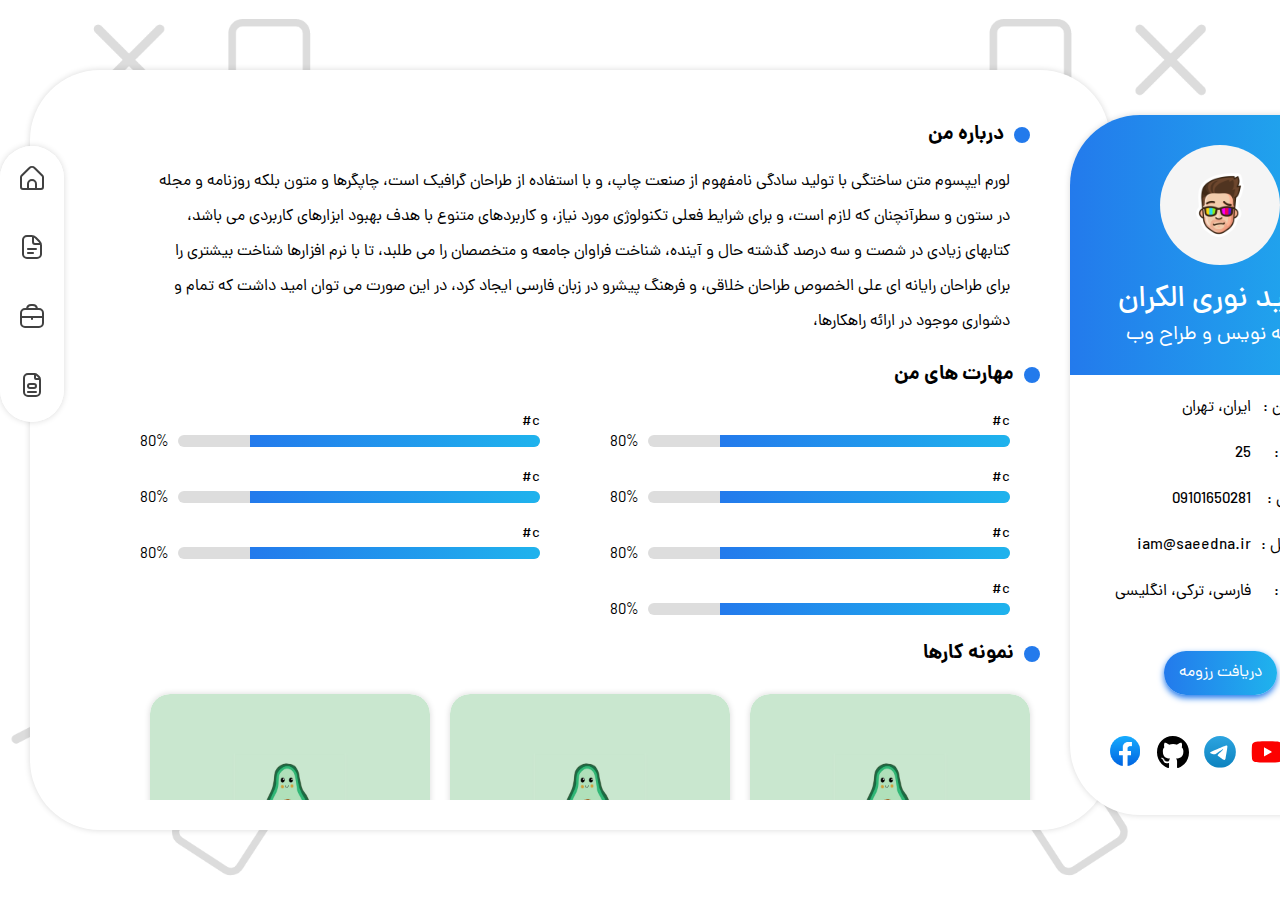
==== commit 804ad3da: "add service part and set styles" ====
--- a/index.html
+++ b/index.html
@@ -13,7 +13,7 @@
     <title>سعید نوری - برنامه نویس و طراح وب</title>
 </head>
 
-<body>
+<body class="rtl">
     
     <div class="container">
         <div class="profile-side">
@@ -83,6 +83,7 @@
                             تمام و دشواری موجود در ارائه راهکارها، </p>
                     </div>
                 </div>
+                
                 <div class="skills mt-15 mb-15">
                     <div class="title">
                         <span></span>
@@ -154,6 +155,7 @@
                         </div>
                     </div>
                 </div>
+                
                 <div class="portfolio mt-15 mb-15">
                     <div class="title">
                         <span></span>
@@ -225,6 +227,43 @@
                                     <img src="img/Arrow.svg" alt="">
                                 </div>
                             </a>
+                        </div>
+                    </div>
+                </div>
+
+                <div class="services mt-15 mb-15">
+                    <div class="title">
+                        <span></span>
+                        <h3>سرویس ها</h3>
+                    </div>
+                    <div class="content f-wrap jc-between">
+                        <div class="service-item">
+                            <div class="service-content">
+                                <h4 class="service-title">سرویس</h4>
+                                <p class="service-subtitle">سرویس اول - متن</p>
+                            </div>
+                            <img src="img/world.svg" alt="" class="image">
+                        </div>
+                        <div class="service-item">
+                            <div class="service-content">
+                                <h4 class="service-title">سرویس</h4>
+                                <p class="service-subtitle">سرویس اول - متن</p>
+                            </div>
+                            <img src="img/world.svg" alt="" class="image">
+                        </div>
+                        <div class="service-item">
+                            <div class="service-content">
+                                <h4 class="service-title">سرویس</h4>
+                                <p class="service-subtitle">سرویس اول - متن</p>
+                            </div>
+                            <img src="img/world.svg" alt="" class="image">
+                        </div>
+                        <div class="service-item">
+                            <div class="service-content">
+                                <h4 class="service-title">سرویس</h4>
+                                <p class="service-subtitle">سرویس اول - متن</p>
+                            </div>
+                            <img src="img/world.svg" alt="" class="image">
                         </div>
                     </div>
                 </div>
--- a/css/main.css
+++ b/css/main.css
@@ -324,7 +324,6 @@
 }
 .skills .content .skill .skill-progress .skill-bar-percentage {
   font-weight: 300;
-  font-size: 10px;
   margin-right: 10px;
 }
 
@@ -342,7 +341,7 @@
   background-color: #237AEC;
   display: inline-block;
   margin-left: 10px;
-  border-radius: 8px;
+  border-radius: 20px;
 }
 
 nav.menu {
@@ -384,6 +383,20 @@
 nav.menu .menu-item a img {
   width: 24px;
   height: 24px;
+}
+
+.main-side {
+  width: 100%;
+  height: calc(100vh - 200px);
+  margin-right: 160px;
+  padding: 30px 70px 30px 50px;
+  background-color: #fff;
+  border-radius: 70px;
+  box-shadow: 0px 0px 6px rgba(0, 0, 0, 0.15);
+}
+.main-side .main-content {
+  height: 100%;
+  /* overflow: hidden scroll; */
 }
 
 .profile-side {
@@ -447,30 +460,17 @@
   text-decoration: none;
 }
 .profile-side .content .social-icons a img.icon {
-  width: 16px;
-  height: 16px;
-}
-
-.main-side {
-  width: 100%;
-  height: calc(100vh - 200px);
-  margin-right: 160px;
-  padding: 30px 70px 30px 50px;
-  background-color: #fff;
-  border-radius: 70px;
-  box-shadow: 0px 0px 6px rgba(0, 0, 0, 0.15);
-}
-.main-side .main-content {
-  height: 100%;
-  /* overflow: hidden scroll; */
-}
-.main-side .main-content .about-me {
+  width: 32px;
+  height: 32px;
+}
+
+.about-me {
   padding: 10px;
 }
-.main-side .main-content .about-me .content {
+.about-me .content {
   margin-right: 20px;
 }
-.main-side .main-content .about-me .content p {
+.about-me .content p {
   font-weight: normal;
   font-size: 16px;
   line-height: 35px;
@@ -481,7 +481,7 @@
 }
 .portfolio .content .portfolio-item {
   margin: 10px;
-  border-radius: 8px;
+  border-radius: 20px;
   position: relative;
   overflow: hidden;
   box-shadow: 0px 0px 6px rgba(0, 0, 0, 0.15);
@@ -492,18 +492,18 @@
 .portfolio .content .portfolio-item a .image {
   width: 280px;
   height: 200px;
-  border-radius: 8px;
+  border-radius: 20px;
 }
 .portfolio .content .portfolio-item a .image img {
   width: 100%;
   height: 100%;
-  border-radius: 8px;
+  border-radius: 20px;
 }
 .portfolio .content .portfolio-item a .image-title {
   padding: 10px 15px;
   background-color: #383838;
   color: #fff;
-  border-radius: 0 0 8px 8px;
+  border-radius: 0 0 20px 20px;
   display: flex;
   justify-content: space-between;
   opacity: 0;
@@ -520,4 +520,41 @@
   visibility: visible !important;
 }
 
+.services .content {
+  display: flex;
+}
+.services .content .service-item {
+  width: 45%;
+  min-height: 70px;
+  padding: 10px 15px;
+  margin-bottom: 15px;
+  margin-right: 10px;
+  margin-left: 5px;
+  background-color: #fff;
+  border-radius: 20px;
+  box-shadow: 0px 0px 8px rgba(0, 0, 0, 0.068);
+  display: flex;
+  align-items: center;
+  justify-content: space-between;
+}
+.services .content .service-item .service-content {
+  display: flex;
+  flex-direction: column;
+  align-items: flex-start;
+  justify-content: flex-start;
+}
+.services .content .service-item .service-content h4 {
+  margin-bottom: 10px;
+  font-size: 20px;
+  font-weight: 600;
+}
+.services .content .service-item .service-content p {
+  font-size: 16px;
+  font-weight: normal;
+}
+.services .content .service-item img.image {
+  width: 100px;
+  height: 100px;
+}
+
 /*# sourceMappingURL=main.css.map */
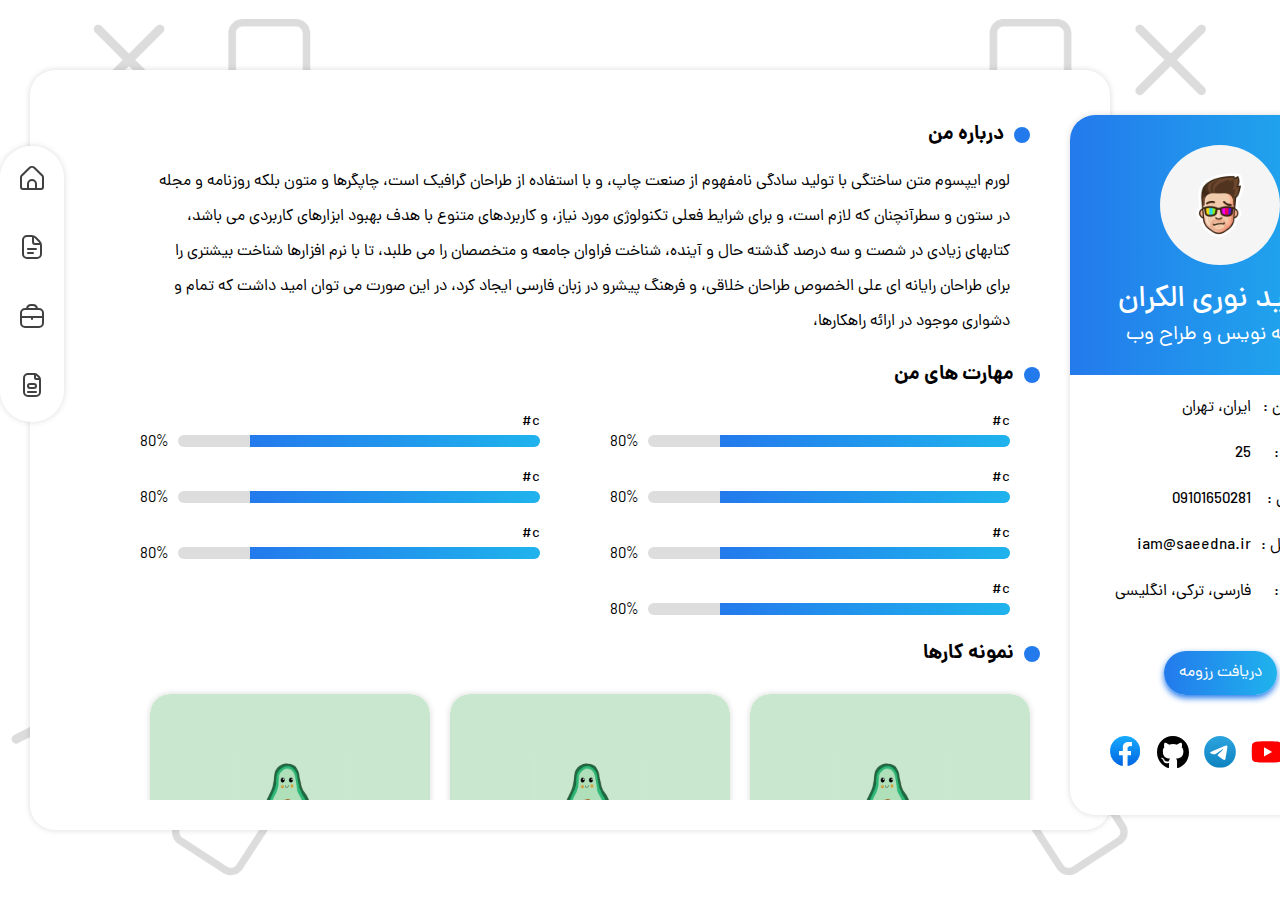
==== commit 13abc12c: "Update some styles" ====
--- a/index.html
+++ b/index.html
@@ -14,8 +14,9 @@
 </head>
 
 <body class="rtl">
-    
     <div class="container">
+
+        <!-- start profile section -->
         <div class="profile-side">
             <div class="avatar-holder">
                 <div class="avatar">
@@ -67,8 +68,13 @@
                 </div>
             </div>
         </div>
+        <!-- end profile section -->  
+
+        <!-- start main section -->
         <div class="main-side">
+            <!-- start main content -->
             <div class="main-content" id="main_contect">
+                <!-- about section -->
                 <div class="about-me mt-15 mb-15">
                     <div class="title">
                         <span></span>
@@ -83,7 +89,9 @@
                             تمام و دشواری موجود در ارائه راهکارها، </p>
                     </div>
                 </div>
+                <!-- about section -->
                 
+                <!-- skills secion -->
                 <div class="skills mt-15 mb-15">
                     <div class="title">
                         <span></span>
@@ -155,7 +163,9 @@
                         </div>
                     </div>
                 </div>
+                <!-- skills section -->
                 
+                <!-- profile section -->
                 <div class="portfolio mt-15 mb-15">
                     <div class="title">
                         <span></span>
@@ -230,7 +240,9 @@
                         </div>
                     </div>
                 </div>
-
+                <!-- profile section -->
+
+                <!-- service section -->
                 <div class="services mt-15 mb-15">
                     <div class="title">
                         <span></span>
@@ -267,12 +279,176 @@
                         </div>
                     </div>
                 </div>
+                <!-- service section -->
+
+                <!-- blog section -->
+                <div class="blog mt-15 mb-15">
+                    <div class="title">
+                        <span></span>
+                        <h3>وبلاگ</h3>
+                    </div>
+                    <div class="content f-wrap js-start">
+                        <div class="blog-item">
+                            <div class="blog-thumbnail">
+                                <img src="img/orion.jpg" alt="blog image">
+                            </div>
+                            <div class="blog-content">
+                                <h3>مقاله اول</h3>
+                                <p>لورم ایپسوم متن ساختگی با تولید سادگی نامفهوم از صنعت چاپ</p>
+                            </div>
+                            <div class="blog-footer">
+                                <div class="icons">
+                                    <div class="icon user">
+                                        سعید نوری
+                                    </div>
+                                    <div class="icon clock">
+                                        1400/07/29
+                                    </div>
+                                </div>
+                                <a href="#" class="link arrow-left"><i class="fa fa-chevron-left"></i></a>
+                            </div>
+                        </div>
+                        <div class="blog-item">
+                            <div class="blog-thumbnail">
+                                <img src="img/orion.jpg" alt="blog image">
+                            </div>
+                            <div class="blog-content">
+                                <h3>مقاله اول</h3>
+                                <p>لورم ایپسوم متن ساختگی با تولید سادگی نامفهوم از صنعت چاپ</p>
+                            </div>
+                            <div class="blog-footer">
+                                <div class="icons">
+                                    <div class="icon user">
+                                        سعید نوری
+                                    </div>
+                                    <div class="icon clock">
+                                        1400/07/29
+                                    </div>
+                                </div>
+                                <a href="#" class="link arrow-left"><i class="fa fa-chevron-left"></i></a>
+                            </div>
+                        </div>
+                        <div class="blog-item">
+                            <div class="blog-thumbnail">
+                                <img src="img/orion.jpg" alt="blog image">
+                            </div>
+                            <div class="blog-content">
+                                <h3>مقاله اول</h3>
+                                <p>لورم ایپسوم متن ساختگی با تولید سادگی نامفهوم از صنعت چاپ</p>
+                            </div>
+                            <div class="blog-footer">
+                                <div class="icons">
+                                    <div class="icon user">
+                                        سعید نوری
+                                    </div>
+                                    <div class="icon clock">
+                                        1400/07/29
+                                    </div>
+                                </div>
+                                <a href="#" class="link arrow-left"><i class="fa fa-chevron-left"></i></a>
+                            </div>
+                        </div>
+                        <div class="blog-item">
+                            <div class="blog-thumbnail">
+                                <img src="img/orion.jpg" alt="blog image">
+                            </div>
+                            <div class="blog-content">
+                                <h3>مقاله اول</h3>
+                                <p>لورم ایپسوم متن ساختگی با تولید سادگی نامفهوم از صنعت چاپ</p>
+                            </div>
+                            <div class="blog-footer">
+                                <div class="icons">
+                                    <div class="icon user">
+                                        سعید نوری
+                                    </div>
+                                    <div class="icon clock">
+                                        1400/07/29
+                                    </div>
+                                </div>
+                                <a href="#" class="link arrow-left"><i class="fa fa-chevron-left"></i></a>
+                            </div>
+                        </div>
+                    </div>
+                </div>
+                <!-- blog section -->
+
+                <!-- history section -->
+                <div class="history mt-15 mb-15">
+                    <div class="title">
+                        <span></span>
+                        <h3>تاریخچه فعالیات</h3>
+                    </div>
+                    <div class="content f-wrap js-start">
+                        <div class="history-timeline"></div>
+                        <div class="history-holder">
+                            <div class="time-item">
+                                <div class="top">
+                                    <div class="icon location">
+                                        ایران، تهران
+                                    </div>
+                                    <div class="icon place">
+                                        شرکت اول
+                                    </div>
+                                    <div class="icon date">
+                                        1400/07/29
+                                    </div>
+                                </div>
+                                <div class="bottom">
+                                    <h3>تاریخچه اول در تاریخچه</h3>
+                                    <p>لورم ایپسوم متن ساختگی با تولید سادگی نامفهوم از صنعت چاپ و با استفاده از طراحان گرافیک است. چاپگرها و متون بلکه روزنامه و مجله در ستون و سطرآنچنان که لازم است و برای شرایط فعلی تکنولوژی مورد نیاز و کاربردهای متنوع با هدف بهبود ابزارهای کاربردی می باشد. کتابهای</p>
+                                </div>
+                            </div>
+
+                            <div class="time-item">
+                                <div class="top">
+                                    <div class="icon location">
+                                        ایران، تهران
+                                    </div>
+                                    <div class="icon place">
+                                        شرکت اول
+                                    </div>
+                                    <div class="icon date">
+                                        1400/07/29
+                                    </div>
+                                </div>
+                                <div class="bottom">
+                                    <h3>تاریخچه اول در تاریخچه</h3>
+                                    <p>لورم ایپسوم متن ساختگی با تولید سادگی نامفهوم از صنعت چاپ و با استفاده از طراحان گرافیک است. چاپگرها و متون بلکه روزنامه و مجله در ستون و سطرآنچنان که لازم است و برای شرایط فعلی تکنولوژی مورد نیاز و کاربردهای متنوع با هدف بهبود ابزارهای کاربردی می باشد. کتابهای</p>
+                                </div>
+                            </div>
+
+                            <div class="time-item">
+                                <div class="top">
+                                    <div class="icon location">
+                                        ایران، تهران
+                                    </div>
+                                    <div class="icon place">
+                                        شرکت اول
+                                    </div>
+                                    <div class="icon date">
+                                        1400/07/29
+                                    </div>
+                                </div>
+                                <div class="bottom">
+                                    <h3>تاریخچه اول در تاریخچه</h3>
+                                    <p>لورم ایپسوم متن ساختگی با تولید سادگی نامفهوم از صنعت چاپ و با استفاده از طراحان گرافیک است. چاپگرها و متون بلکه روزنامه و مجله در ستون و سطرآنچنان که لازم است و برای شرایط فعلی تکنولوژی مورد نیاز و کاربردهای متنوع با هدف بهبود ابزارهای کاربردی می باشد. کتابهای</p>
+                                </div>
+                            </div>
+                        </div>
+                    </div>
+                </div>
+                <!-- history section -->
+
             </div>
+            <!-- end main content -->
         </div>
+        <!-- end main section -->
+
+        <!-- start main menu section -->
         <nav class="menu">
             <ul>
                 <li class="menu-item">
-                    <a href="#" class="menu-link">
+                    <a href="index.html" class="menu-link">
                         <img src="img/fi-rr-home.svg" alt="">
                     </a>
                 </li>
@@ -287,12 +463,14 @@
                     </a>
                 </li>
                 <li class="menu-item">
-                    <a href="#" class="menu-link">
+                    <a href="contanct.html" class="menu-link">
                         <img src="img/fi-rr-form.svg" alt="">
                     </a>
                 </li>
             </ul>
         </nav>
+        <!-- end main menu section -->
+
     </div>
 
 
--- a/css/main.css
+++ b/css/main.css
@@ -1,560 +1 @@
-@charset "UTF-8";
-/**
-*
---------------------------------------------------------------------------------------
-فونت دانا یک نرم افزار مالکیتی محسوب می شود. جهت آگاهی از قوانین استفاده از این فونت ها لطفا به وب سایت (فونت ایران دات کام) مراجعه نمایید
---------------------------------------------------------------------------------------
-DANA fonts are considered a proprietary software. To gain information about the laws regarding the use of these fonts, please visit www.fontiran.com 
---------------------------------------------------------------------------------------
-This set of fonts are used in this project under the license: (NKVVGF)
-------------------------------------------------------------------------------------- fonts/-
-*
-**/
-@font-face {
-  font-family: dana;
-  font-style: normal;
-  font-weight: 10;
-  src: url("../fonts/eot/dana-thin.eot");
-  src: url("../fonts/eot/dana-thin.eot?#iefix") format("embedded-opentype"), url("../fonts/woff2/dana-thin.woff2") format("woff2"), url("../fonts/woff/dana-thin.woff") format("woff"); /* FF3.6+, IE9, Chrome6+, Saf5.1+*/
-}
-@font-face {
-  font-family: dana;
-  font-style: normal;
-  font-weight: 200;
-  src: url("../fonts/eot/dana-extralight.eot");
-  src: url("../fonts/eot/dana-extralight.eot?#iefix") format("embedded-opentype"), url("../fonts/woff2/dana-extralight.woff2") format("woff2"), url("../fonts/woff/dana-extralight.woff") format("woff"); /* FF3.6+, IE9, Chrome6+, Saf5.1+*/
-}
-@font-face {
-  font-family: dana;
-  font-style: normal;
-  font-weight: 300;
-  src: url("../fonts/eot/dana-light.eot");
-  src: url("../fonts/eot/dana-light.eot?#iefix") format("embedded-opentype"), url("../fonts/woff2/dana-light.woff2") format("woff2"), url("../fonts/woff/dana-light.woff") format("woff"); /* FF3.6+, IE9, Chrome6+, Saf5.1+*/
-}
-@font-face {
-  font-family: dana;
-  font-style: normal;
-  font-weight: 500;
-  src: url("../fonts/eot/dana-medium.eot");
-  src: url("../fonts/eot/dana-medium.eot?#iefix") format("embedded-opentype"), url("../fonts/woff2/dana-medium.woff2") format("woff2"), url("../fonts/woff/dana-medium.woff") format("woff"); /* FF3.6+, IE9, Chrome6+, Saf5.1+*/
-}
-@font-face {
-  font-family: dana;
-  font-style: normal;
-  font-weight: 600;
-  src: url("../fonts/eot/dana-demibold.eot");
-  src: url("../fonts/eot/dana-demibold.eot?#iefix") format("embedded-opentype"), url("../fonts/woff2/dana-demibold.woff2") format("woff2"), url("../fonts/woff/dana-demibold.woff") format("woff"); /* FF3.6+, IE9, Chrome6+, Saf5.1+*/
-}
-@font-face {
-  font-family: dana;
-  font-style: normal;
-  font-weight: 750;
-  src: url("../fonts/eot/dana-ultrabold.eot");
-  src: url("../fonts/eot/dana-ultrabold.eot?#iefix") format("embedded-opentype"), url("../fonts/woff2/dana-ultrabold.woff2") format("woff2"), url("../fonts/woff/dana-ultrabold.woff") format("woff"); /* FF3.6+, IE9, Chrome6+, Saf5.1+*/
-}
-@font-face {
-  font-family: dana;
-  font-style: normal;
-  font-weight: 800;
-  src: url("../fonts/eot/dana-extrabold.eot");
-  src: url("../fonts/eot/dana-extrabold.eot?#iefix") format("embedded-opentype"), url("../fonts/woff2/dana-extrabold.woff2") format("woff2"), url("../fonts/woff/dana-extrabold.woff") format("woff"); /* FF3.6+, IE9, Chrome6+, Saf5.1+*/
-}
-@font-face {
-  font-family: dana;
-  font-style: normal;
-  font-weight: 900;
-  src: url("../fonts/eot/dana-black.eot");
-  src: url("../fonts/eot/dana-black.eot?#iefix") format("embedded-opentype"), url("../fonts/woff2/dana-black.woff2") format("woff2"), url("../fonts/woff/dana-black.woff") format("woff"); /* FF3.6+, IE9, Chrome6+, Saf5.1+*/
-}
-@font-face {
-  font-family: dana;
-  font-style: normal;
-  font-weight: bold;
-  src: url("../fonts/eot/dana-bold.eot");
-  src: url("../fonts/eot/dana-bold.eot?#iefix") format("embedded-opentype"), url("../fonts/woff2/dana-bold.woff2") format("woff2"), url("../fonts/woff/dana-bold.woff") format("woff"); /* FF3.6+, IE9, Chrome6+, Saf5.1+*/
-}
-@font-face {
-  font-family: dana;
-  font-style: normal;
-  font-weight: normal;
-  src: url("../fonts/eot/dana-regular.eot");
-  src: url("../fonts/eot/dana-regular.eot?#iefix") format("embedded-opentype"), url("../fonts/woff2/dana-regular.woff2") format("woff2"), url("../fonts/woff/dana-regular.woff") format("woff"); /* FF3.6+, IE9, Chrome6+, Saf5.1+*/
-}
-/**   Iranic fonts	 **/
-@font-face {
-  font-family: dana;
-  font-style: italic;
-  font-weight: 10;
-  src: url("../fonts/eot/dana-thinitalic.eot");
-  src: url("../fonts/eot/dana-thinitalic.eot?#iefix") format("embedded-opentype"), url("../fonts/woff2/dana-thinitalic.woff2") format("woff2"), url("../fonts/woff/dana-thinitalic.woff") format("woff"); /* FF3.6+, IE9, Chrome6+, Saf5.1+*/
-}
-@font-face {
-  font-family: dana;
-  font-style: italic;
-  font-weight: 200;
-  src: url("../fonts/eot/dana-extralightitalic.eot");
-  src: url("../fonts/eot/dana-extralightitalic.eot?#iefix") format("embedded-opentype"), url("../fonts/woff2/dana-extralightitalic.woff2") format("woff2"), url("../fonts/woff/dana-extralightitalic.woff") format("woff"); /* FF3.6+, IE9, Chrome6+, Saf5.1+*/
-}
-@font-face {
-  font-family: dana;
-  font-style: italic;
-  font-weight: 300;
-  src: url("../fonts/eot/dana-lightitalic.eot");
-  src: url("../fonts/eot/dana-lightitalic.eot?#iefix") format("embedded-opentype"), url("../fonts/woff2/dana-lightitalic.woff2") format("woff2"), url("../fonts/woff/dana-lightitalic.woff") format("woff"); /* FF3.6+, IE9, Chrome6+, Saf5.1+*/
-}
-@font-face {
-  font-family: dana;
-  font-style: italic;
-  font-weight: 500;
-  src: url("../fonts/eot/dana-mediumitalic.eot");
-  src: url("../fonts/eot/dana-mediumitalic.eot?#iefix") format("embedded-opentype"), url("../fonts/woff2/dana-mediumitalic.woff2") format("woff2"), url("../fonts/woff/dana-mediumitalic.woff") format("woff"); /* FF3.6+, IE9, Chrome6+, Saf5.1+*/
-}
-@font-face {
-  font-family: dana;
-  font-style: italic;
-  font-weight: 600;
-  src: url("../fonts/eot/dana-demibolditalic.eot");
-  src: url("../fonts/eot/dana-demibolditalic.eot?#iefix") format("embedded-opentype"), url("../fonts/woff2/dana-demibolditalic.woff2") format("woff2"), url("../fonts/woff/dana-demibolditalic.woff") format("woff"); /* FF3.6+, IE9, Chrome6+, Saf5.1+*/
-}
-@font-face {
-  font-family: dana;
-  font-style: italic;
-  font-weight: 750;
-  src: url("../fonts/eot/dana-ultrabolditalic.eot");
-  src: url("../fonts/eot/dana-ultrabolditalic.eot?#iefix") format("embedded-opentype"), url("../fonts/woff2/dana-ultrabolditalic.woff2") format("woff2"), url("../fonts/woff/dana-ultrabolditalic.woff") format("woff"); /* FF3.6+, IE9, Chrome6+, Saf5.1+*/
-}
-@font-face {
-  font-family: dana;
-  font-style: italic;
-  font-weight: 800;
-  src: url("../fonts/eot/dana-extrabolditalic.eot");
-  src: url("../fonts/eot/dana-extrabolditalic.eot?#iefix") format("embedded-opentype"), url("../fonts/woff2/dana-extrabolditalic.woff2") format("woff2"), url("../fonts/woff/dana-extrabolditalic.woff") format("woff"); /* FF3.6+, IE9, Chrome6+, Saf5.1+*/
-}
-@font-face {
-  font-family: dana;
-  font-style: italic;
-  font-weight: 900;
-  src: url("../fonts/eot/dana-blackitalic.eot");
-  src: url("../fonts/eot/dana-blackitalic.eot?#iefix") format("embedded-opentype"), url("../fonts/woff2/dana-blackitalic.woff2") format("woff2"), url("../fonts/woff/dana-blackitalic.woff") format("woff"); /* FF3.6+, IE9, Chrome6+, Saf5.1+*/
-}
-@font-face {
-  font-family: dana;
-  font-style: italic;
-  font-weight: bold;
-  src: url("../fonts/eot/dana-bolditalic.eot");
-  src: url("../fonts/eot/dana-bolditalic.eot?#iefix") format("embedded-opentype"), url("../fonts/woff2/dana-bolditalic.woff2") format("woff2"), url("../fonts/woff/dana-bolditalic.woff") format("woff"); /* FF3.6+, IE9, Chrome6+, Saf5.1+*/
-}
-@font-face {
-  font-family: dana;
-  font-style: italic;
-  font-weight: normal;
-  src: url("../fonts/eot/dana-regularitalic.eot");
-  src: url("../fonts/eot/dana-regularitalic.eot?#iefix") format("embedded-opentype"), url("../fonts/woff2/dana-regularitalic.woff2") format("woff2"), url("../fonts/woff/dana-regularitalic.woff") format("woff"); /* FF3.6+, IE9, Chrome6+, Saf5.1+*/
-}
-html, body, div, span, applet, object, iframe,
-h1, h2, h3, h4, h5, h6, p, blockquote, pre,
-a, abbr, acronym, address, big, cite, code,
-del, dfn, em, img, ins, kbd, q, s, samp,
-small, strike, strong, sub, sup, tt, var,
-b, u, i, center,
-dl, dt, dd, ol, ul, li,
-fieldset, form, label, legend,
-table, caption, tbody, tfoot, thead, tr, th, td,
-article, aside, canvas, details, embed,
-figure, figcaption, footer, header, hgroup,
-menu, nav, output, ruby, section, summary,
-time, mark, audio, video {
-  margin: 0;
-  padding: 0;
-  border: 0;
-  font-size: 100%;
-  font: inherit;
-  vertical-align: baseline;
-}
-
-/* HTML5 display-role reset for older browsers */
-article, aside, details, figcaption, figure,
-footer, header, hgroup, menu, nav, section {
-  display: block;
-}
-
-body {
-  line-height: 1;
-}
-
-ol, ul {
-  list-style: none;
-}
-
-blockquote, q {
-  quotes: none;
-}
-
-blockquote:before, blockquote:after,
-q:before, q:after {
-  content: "";
-  content: none;
-}
-
-table {
-  border-collapse: collapse;
-  border-spacing: 0;
-}
-
-a {
-  text-decoration: none;
-}
-
-* {
-  margin: 0;
-  padding: 0;
-}
-
-body {
-  font-family: dana, "Tahoma", sans-serif;
-  background-color: #4e4e4e;
-  background: url("../img/BG.png") no-repeat;
-  background-size: 100%;
-  background-position: center center;
-  height: 100vh !important;
-  width: 100% !important;
-  padding: 0 !important;
-  margin: 0 !important;
-  overflow: hidden !important;
-  display: flex;
-}
-
-.container {
-  width: 100%;
-  max-width: 1240px;
-  margin: auto;
-  display: flex;
-  position: relative;
-}
-
-.mt-15 {
-  margin-top: 15px !important;
-}
-
-.mb-15 {
-  margin-bottom: 15px !important;
-}
-
-.f-wrap {
-  flex-wrap: wrap;
-}
-
-.jc-between {
-  justify-content: space-between;
-}
-
-.button {
-  padding: 10px 15px;
-  margin: 10px;
-  border-radius: 50px;
-  border: none;
-  transition: all 200ms ease-in-out;
-}
-.button.primary {
-  background: linear-gradient(270deg, #1fb3ed 0%, #237AEC 100%);
-  box-shadow: 0px 3px 6px #237AEC;
-}
-.button.primary:hover {
-  background: linear-gradient(270deg, #1894c5 0%, #0d5eaf 100%);
-}
-.button span {
-  color: #fff;
-  font-size: 16px;
-  font-weight: normal;
-}
-
-.title {
-  margin-bottom: 20px;
-  display: flex;
-  justify-content: start;
-  align-items: center;
-}
-.title span {
-  width: 16px;
-  height: 16px;
-  margin-left: 10px;
-  border-radius: 50%;
-  background-color: #237AEC;
-}
-.title h3 {
-  margin: 0;
-  padding: 0;
-  font-size: 20px;
-  font-weight: 700;
-}
-
-.skills .content {
-  display: flex;
-  flex-direction: row;
-  flex-wrap: wrap;
-  padding-right: 30px;
-  justify-content: space-between;
-}
-.skills .content .skill {
-  width: 100%;
-  max-width: 400px;
-  margin: 10px 0 10px 0;
-  display: flex;
-  flex-direction: column;
-}
-.skills .content .skill .skill-title {
-  font-size: 15px;
-  font-weight: normal;
-  margin-bottom: 5px;
-}
-.skills .content .skill .skill-progress {
-  display: flex;
-  justify-content: space-between;
-}
-.skills .content .skill .skill-progress .skill-bar {
-  background-color: #ddd;
-  border-radius: 8px;
-  width: 100%;
-  height: 12px;
-  overflow: hidden;
-}
-.skills .content .skill .skill-progress .skill-bar .skill-bar-status {
-  background: linear-gradient(270deg, #1fb3ed 0%, #237AEC 100%);
-  height: 15px;
-}
-.skills .content .skill .skill-progress .skill-bar-percentage {
-  font-weight: 300;
-  margin-right: 10px;
-}
-
-table.table {
-  margin: 0 auto;
-  padding: 10px;
-  text-align: right;
-}
-table.table tbody tr td {
-  padding: 15px 5px;
-}
-table.table tbody tr td span {
-  width: 10px;
-  height: 10px;
-  background-color: #237AEC;
-  display: inline-block;
-  margin-left: 10px;
-  border-radius: 20px;
-}
-
-nav.menu {
-  display: flex;
-  flex-direction: column;
-  justify-content: space-between;
-  align-items: center;
-  border-radius: 70px;
-  background-color: #fff;
-  position: absolute;
-  top: 10%;
-  left: -30px;
-  overflow: hidden;
-  box-shadow: 0px 0px 6px rgba(0, 0, 0, 0.15);
-  z-index: 9999;
-}
-nav.menu ul {
-  list-style: none;
-  margin: 0;
-  padding: 0;
-  display: flex;
-  flex-direction: column;
-  justify-content: center;
-  align-items: center;
-}
-nav.menu .menu-item {
-  padding: 20px;
-  width: 100%;
-  background-color: #fff;
-  text-align: center;
-  transition: all 200ms ease-in-out;
-}
-nav.menu .menu-item:hover {
-  background-color: #F6F6F6;
-}
-nav.menu .menu-item a {
-  text-decoration: none;
-}
-nav.menu .menu-item a img {
-  width: 24px;
-  height: 24px;
-}
-
-.main-side {
-  width: 100%;
-  height: calc(100vh - 200px);
-  margin-right: 160px;
-  padding: 30px 70px 30px 50px;
-  background-color: #fff;
-  border-radius: 70px;
-  box-shadow: 0px 0px 6px rgba(0, 0, 0, 0.15);
-}
-.main-side .main-content {
-  height: 100%;
-  /* overflow: hidden scroll; */
-}
-
-.profile-side {
-  width: 300px;
-  height: 700px;
-  background-color: #fff;
-  border-radius: 70px;
-  overflow: hidden;
-  box-shadow: 0px 0px 6px rgba(0, 0, 0, 0.15);
-  position: absolute;
-  right: -100px;
-  top: 45px;
-}
-.profile-side .avatar-holder {
-  width: 100%;
-  padding: 30px 0;
-  background: linear-gradient(270deg, #1fb3ed 0%, #237AEC 100%);
-  display: flex;
-  flex-direction: column;
-  align-items: center;
-}
-.profile-side .avatar-holder .avatar {
-  width: 120px;
-  height: 120px;
-  margin-bottom: 20px;
-  border-radius: 50%;
-  overflow: hidden;
-  display: flex;
-  justify-content: center;
-  align-items: center;
-}
-.profile-side .avatar-holder .avatar img {
-  height: 100%;
-}
-.profile-side .avatar-holder h1 {
-  margin-bottom: 10px;
-  color: #fff;
-  font-size: 30px;
-  font-weight: 500;
-}
-.profile-side .avatar-holder h3 {
-  color: #fff;
-  font-size: 20px;
-  font-weight: normal;
-}
-.profile-side .content {
-  padding: 10px;
-  text-align: center;
-}
-.profile-side .content .download-resume {
-  margin: 30px 0;
-  padding: 20px 0;
-}
-.profile-side .content .social-icons {
-  padding: 5px 30px;
-  display: flex;
-  justify-content: space-between;
-  align-items: center;
-}
-.profile-side .content .social-icons a {
-  text-decoration: none;
-}
-.profile-side .content .social-icons a img.icon {
-  width: 32px;
-  height: 32px;
-}
-
-.about-me {
-  padding: 10px;
-}
-.about-me .content {
-  margin-right: 20px;
-}
-.about-me .content p {
-  font-weight: normal;
-  font-size: 16px;
-  line-height: 35px;
-}
-
-.portfolio .content {
-  display: flex;
-}
-.portfolio .content .portfolio-item {
-  margin: 10px;
-  border-radius: 20px;
-  position: relative;
-  overflow: hidden;
-  box-shadow: 0px 0px 6px rgba(0, 0, 0, 0.15);
-}
-.portfolio .content .portfolio-item a {
-  text-decoration: none;
-}
-.portfolio .content .portfolio-item a .image {
-  width: 280px;
-  height: 200px;
-  border-radius: 20px;
-}
-.portfolio .content .portfolio-item a .image img {
-  width: 100%;
-  height: 100%;
-  border-radius: 20px;
-}
-.portfolio .content .portfolio-item a .image-title {
-  padding: 10px 15px;
-  background-color: #383838;
-  color: #fff;
-  border-radius: 0 0 20px 20px;
-  display: flex;
-  justify-content: space-between;
-  opacity: 0;
-  visibility: hidden;
-  position: absolute;
-  bottom: -30px;
-  right: 0;
-  left: 0;
-  transition: all 250ms ease-in-out;
-}
-.portfolio .content .portfolio-item a:hover div.image-title {
-  bottom: 0 !important;
-  opacity: 0.95 !important;
-  visibility: visible !important;
-}
-
-.services .content {
-  display: flex;
-}
-.services .content .service-item {
-  width: 45%;
-  min-height: 70px;
-  padding: 10px 15px;
-  margin-bottom: 15px;
-  margin-right: 10px;
-  margin-left: 5px;
-  background-color: #fff;
-  border-radius: 20px;
-  box-shadow: 0px 0px 8px rgba(0, 0, 0, 0.068);
-  display: flex;
-  align-items: center;
-  justify-content: space-between;
-}
-.services .content .service-item .service-content {
-  display: flex;
-  flex-direction: column;
-  align-items: flex-start;
-  justify-content: flex-start;
-}
-.services .content .service-item .service-content h4 {
-  margin-bottom: 10px;
-  font-size: 20px;
-  font-weight: 600;
-}
-.services .content .service-item .service-content p {
-  font-size: 16px;
-  font-weight: normal;
-}
-.services .content .service-item img.image {
-  width: 100px;
-  height: 100px;
-}
-
-/*# sourceMappingURL=main.css.map */
+@font-face{font-family:dana;font-style:normal;font-weight:10;src:url("../fonts/eot/dana-thin.eot");src:url("../fonts/eot/dana-thin.eot?#iefix") format("embedded-opentype"),url("../fonts/woff2/dana-thin.woff2") format("woff2"),url("../fonts/woff/dana-thin.woff") format("woff")}@font-face{font-family:dana;font-style:normal;font-weight:200;src:url("../fonts/eot/dana-extralight.eot");src:url("../fonts/eot/dana-extralight.eot?#iefix") format("embedded-opentype"),url("../fonts/woff2/dana-extralight.woff2") format("woff2"),url("../fonts/woff/dana-extralight.woff") format("woff")}@font-face{font-family:dana;font-style:normal;font-weight:300;src:url("../fonts/eot/dana-light.eot");src:url("../fonts/eot/dana-light.eot?#iefix") format("embedded-opentype"),url("../fonts/woff2/dana-light.woff2") format("woff2"),url("../fonts/woff/dana-light.woff") format("woff")}@font-face{font-family:dana;font-style:normal;font-weight:500;src:url("../fonts/eot/dana-medium.eot");src:url("../fonts/eot/dana-medium.eot?#iefix") format("embedded-opentype"),url("../fonts/woff2/dana-medium.woff2") format("woff2"),url("../fonts/woff/dana-medium.woff") format("woff")}@font-face{font-family:dana;font-style:normal;font-weight:600;src:url("../fonts/eot/dana-demibold.eot");src:url("../fonts/eot/dana-demibold.eot?#iefix") format("embedded-opentype"),url("../fonts/woff2/dana-demibold.woff2") format("woff2"),url("../fonts/woff/dana-demibold.woff") format("woff")}@font-face{font-family:dana;font-style:normal;font-weight:750;src:url("../fonts/eot/dana-ultrabold.eot");src:url("../fonts/eot/dana-ultrabold.eot?#iefix") format("embedded-opentype"),url("../fonts/woff2/dana-ultrabold.woff2") format("woff2"),url("../fonts/woff/dana-ultrabold.woff") format("woff")}@font-face{font-family:dana;font-style:normal;font-weight:800;src:url("../fonts/eot/dana-extrabold.eot");src:url("../fonts/eot/dana-extrabold.eot?#iefix") format("embedded-opentype"),url("../fonts/woff2/dana-extrabold.woff2") format("woff2"),url("../fonts/woff/dana-extrabold.woff") format("woff")}@font-face{font-family:dana;font-style:normal;font-weight:900;src:url("../fonts/eot/dana-black.eot");src:url("../fonts/eot/dana-black.eot?#iefix") format("embedded-opentype"),url("../fonts/woff2/dana-black.woff2") format("woff2"),url("../fonts/woff/dana-black.woff") format("woff")}@font-face{font-family:dana;font-style:normal;font-weight:bold;src:url("../fonts/eot/dana-bold.eot");src:url("../fonts/eot/dana-bold.eot?#iefix") format("embedded-opentype"),url("../fonts/woff2/dana-bold.woff2") format("woff2"),url("../fonts/woff/dana-bold.woff") format("woff")}@font-face{font-family:dana;font-style:normal;font-weight:normal;src:url("../fonts/eot/dana-regular.eot");src:url("../fonts/eot/dana-regular.eot?#iefix") format("embedded-opentype"),url("../fonts/woff2/dana-regular.woff2") format("woff2"),url("../fonts/woff/dana-regular.woff") format("woff")}@font-face{font-family:dana;font-style:italic;font-weight:10;src:url("../fonts/eot/dana-thinitalic.eot");src:url("../fonts/eot/dana-thinitalic.eot?#iefix") format("embedded-opentype"),url("../fonts/woff2/dana-thinitalic.woff2") format("woff2"),url("../fonts/woff/dana-thinitalic.woff") format("woff")}@font-face{font-family:dana;font-style:italic;font-weight:200;src:url("../fonts/eot/dana-extralightitalic.eot");src:url("../fonts/eot/dana-extralightitalic.eot?#iefix") format("embedded-opentype"),url("../fonts/woff2/dana-extralightitalic.woff2") format("woff2"),url("../fonts/woff/dana-extralightitalic.woff") format("woff")}@font-face{font-family:dana;font-style:italic;font-weight:300;src:url("../fonts/eot/dana-lightitalic.eot");src:url("../fonts/eot/dana-lightitalic.eot?#iefix") format("embedded-opentype"),url("../fonts/woff2/dana-lightitalic.woff2") format("woff2"),url("../fonts/woff/dana-lightitalic.woff") format("woff")}@font-face{font-family:dana;font-style:italic;font-weight:500;src:url("../fonts/eot/dana-mediumitalic.eot");src:url("../fonts/eot/dana-mediumitalic.eot?#iefix") format("embedded-opentype"),url("../fonts/woff2/dana-mediumitalic.woff2") format("woff2"),url("../fonts/woff/dana-mediumitalic.woff") format("woff")}@font-face{font-family:dana;font-style:italic;font-weight:600;src:url("../fonts/eot/dana-demibolditalic.eot");src:url("../fonts/eot/dana-demibolditalic.eot?#iefix") format("embedded-opentype"),url("../fonts/woff2/dana-demibolditalic.woff2") format("woff2"),url("../fonts/woff/dana-demibolditalic.woff") format("woff")}@font-face{font-family:dana;font-style:italic;font-weight:750;src:url("../fonts/eot/dana-ultrabolditalic.eot");src:url("../fonts/eot/dana-ultrabolditalic.eot?#iefix") format("embedded-opentype"),url("../fonts/woff2/dana-ultrabolditalic.woff2") format("woff2"),url("../fonts/woff/dana-ultrabolditalic.woff") format("woff")}@font-face{font-family:dana;font-style:italic;font-weight:800;src:url("../fonts/eot/dana-extrabolditalic.eot");src:url("../fonts/eot/dana-extrabolditalic.eot?#iefix") format("embedded-opentype"),url("../fonts/woff2/dana-extrabolditalic.woff2") format("woff2"),url("../fonts/woff/dana-extrabolditalic.woff") format("woff")}@font-face{font-family:dana;font-style:italic;font-weight:900;src:url("../fonts/eot/dana-blackitalic.eot");src:url("../fonts/eot/dana-blackitalic.eot?#iefix") format("embedded-opentype"),url("../fonts/woff2/dana-blackitalic.woff2") format("woff2"),url("../fonts/woff/dana-blackitalic.woff") format("woff")}@font-face{font-family:dana;font-style:italic;font-weight:bold;src:url("../fonts/eot/dana-bolditalic.eot");src:url("../fonts/eot/dana-bolditalic.eot?#iefix") format("embedded-opentype"),url("../fonts/woff2/dana-bolditalic.woff2") format("woff2"),url("../fonts/woff/dana-bolditalic.woff") format("woff")}@font-face{font-family:dana;font-style:italic;font-weight:normal;src:url("../fonts/eot/dana-regularitalic.eot");src:url("../fonts/eot/dana-regularitalic.eot?#iefix") format("embedded-opentype"),url("../fonts/woff2/dana-regularitalic.woff2") format("woff2"),url("../fonts/woff/dana-regularitalic.woff") format("woff")}html,body,div,span,applet,object,iframe,h1,h2,h3,h4,h5,h6,p,blockquote,pre,a,abbr,acronym,address,big,cite,code,del,dfn,em,img,ins,kbd,q,s,samp,small,strike,strong,sub,sup,tt,var,b,u,i,center,dl,dt,dd,ol,ul,li,fieldset,form,label,legend,table,caption,tbody,tfoot,thead,tr,th,td,article,aside,canvas,details,embed,figure,figcaption,footer,header,hgroup,menu,nav,output,ruby,section,summary,time,mark,audio,video{margin:0;padding:0;border:0;font-size:100%;font:inherit;vertical-align:baseline}article,aside,details,figcaption,figure,footer,header,hgroup,menu,nav,section{display:block}body{line-height:1}ol,ul{list-style:none}blockquote,q{quotes:none}blockquote:before,blockquote:after,q:before,q:after{content:"";content:none}table{border-collapse:collapse;border-spacing:0}a{text-decoration:none}*{margin:0;padding:0}body{font-family:dana,"Tahoma",sans-serif;background-color:#4e4e4e;background:url("../img/BG.png") no-repeat;background-size:100%;background-position:center center;height:100vh !important;width:100% !important;padding:0 !important;margin:0 !important;overflow:hidden !important;display:flex}.container{width:100%;max-width:1240px;margin:auto;display:flex;position:relative}.mt-15{margin-top:15px !important}.mb-15{margin-bottom:15px !important}.f-wrap{flex-wrap:wrap}.jc-between{justify-content:space-between}.button{padding:10px 15px;margin:10px;border-radius:50px;border:none;transition:all 200ms ease-in-out;font-family:dana,"Tahoma",sans-serif}.button.primary{background:linear-gradient(270deg, #1fb3ed 0%, #237AEC 100%);box-shadow:0px 3px 6px #237aec}.button.primary:hover{background:linear-gradient(270deg, #1894c5 0%, #0d5eaf 100%)}.button span{color:#fff;font-size:16px;font-weight:normal}.title{margin-bottom:20px;display:flex;justify-content:start;align-items:center}.title span{width:16px;height:16px;margin-left:10px;border-radius:50%;background-color:#237aec}.title h3{margin:0;padding:0;font-size:20px;font-weight:700}.skills .content{display:flex;flex-direction:row;flex-wrap:wrap;padding-right:30px;justify-content:space-between}.skills .content .skill{width:100%;max-width:400px;margin:10px 0 10px 0;display:flex;flex-direction:column}.skills .content .skill .skill-title{font-size:15px;font-weight:normal;margin-bottom:5px}.skills .content .skill .skill-progress{display:flex;justify-content:space-between}.skills .content .skill .skill-progress .skill-bar{background-color:#ddd;border-radius:8px;width:100%;height:12px;overflow:hidden}.skills .content .skill .skill-progress .skill-bar .skill-bar-status{background:linear-gradient(270deg, #1fb3ed 0%, #237AEC 100%);height:15px}.skills .content .skill .skill-progress .skill-bar-percentage{font-weight:300;margin-right:10px}table.table{margin:0 auto;padding:10px;text-align:right}table.table tbody tr td{padding:15px 5px}table.table tbody tr td span{width:10px;height:10px;background-color:#237aec;display:inline-block;margin-left:10px;border-radius:20px}nav.menu{display:flex;flex-direction:column;justify-content:space-between;align-items:center;border-radius:70px;background-color:#fff;position:absolute;top:10%;left:-30px;overflow:hidden;box-shadow:0px 0px 6px rgba(0,0,0,.15);z-index:9999}nav.menu ul{list-style:none;margin:0;padding:0;display:flex;flex-direction:column;justify-content:center;align-items:center}nav.menu .menu-item{padding:20px;width:100%;background-color:#fff;text-align:center;transition:all 200ms ease-in-out}nav.menu .menu-item:hover{background-color:#f6f6f6}nav.menu .menu-item a{text-decoration:none}nav.menu .menu-item a img{width:24px;height:24px}.text-field{width:100%;padding:10px 20px;border:none;border-radius:25px;background-color:#eee;box-shadow:0px 3px 6px rgba(0,0,0,.16);font-family:inherit;font-size:16px;outline:0}.text-field.small{border-radius:20px}.text-label{color:#535353;font-size:16px;font-weight:bold;margin-bottom:5px}form.form{max-width:500px}form.form .form-field{width:100%;margin:0 0 5px 10px;display:flex;flex-direction:column;align-items:flex-start;justify-content:flex-start}form.form .form-field:last-child{margin-left:0}form.form .form-field-group{display:flex;align-items:center;justify-content:space-between}form.form .form-field-group .form-field>.text-field{width:unset}.main-side{width:100%;height:calc(100vh - 200px);margin-right:160px;padding:30px 70px 30px 50px;background-color:#fff;border-radius:25px;box-shadow:0px 0px 6px rgba(0,0,0,.15)}.main-side .main-content{height:100%}.profile-side{width:300px;height:700px;background-color:#fff;border-radius:25px;overflow:hidden;box-shadow:0px 0px 6px rgba(0,0,0,.15);position:absolute;right:-100px;top:45px}.profile-side .avatar-holder{width:100%;padding:30px 0;background:linear-gradient(270deg, #1fb3ed 0%, #237AEC 100%);display:flex;flex-direction:column;align-items:center}.profile-side .avatar-holder .avatar{width:120px;height:120px;margin-bottom:20px;border-radius:50%;overflow:hidden;display:flex;justify-content:center;align-items:center}.profile-side .avatar-holder .avatar img{height:100%}.profile-side .avatar-holder h1{margin-bottom:10px;color:#fff;font-size:30px;font-weight:500}.profile-side .avatar-holder h3{color:#fff;font-size:20px;font-weight:normal}.profile-side .content{padding:10px;text-align:center}.profile-side .content .download-resume{margin:30px 0;padding:20px 0}.profile-side .content .social-icons{padding:5px 30px;display:flex;justify-content:space-between;align-items:center}.profile-side .content .social-icons a{text-decoration:none}.profile-side .content .social-icons a img.icon{width:32px;height:32px}.about-me{padding:10px}.about-me .content{margin-right:20px}.about-me .content p{font-weight:normal;font-size:16px;line-height:35px}.portfolio .content{display:flex}.portfolio .content .portfolio-item{margin:10px;border-radius:20px;position:relative;overflow:hidden;box-shadow:0px 0px 6px rgba(0,0,0,.15)}.portfolio .content .portfolio-item a{text-decoration:none}.portfolio .content .portfolio-item a .image{width:280px;height:200px;border-radius:20px}.portfolio .content .portfolio-item a .image img{width:100%;height:100%;border-radius:20px}.portfolio .content .portfolio-item a .image-title{padding:10px 15px;background-color:#383838;color:#fff;border-radius:0 0 20px 20px;display:flex;justify-content:space-between;opacity:0;visibility:hidden;position:absolute;bottom:-30px;right:0;left:0;transition:all 250ms ease-in-out}.portfolio .content .portfolio-item a:hover div.image-title{bottom:0 !important;opacity:.95 !important;visibility:visible !important}.services .content{display:flex}.services .content .service-item{width:45%;min-height:70px;padding:10px 15px;margin-bottom:15px;margin-right:10px;margin-left:5px;background-color:#fff;border-radius:20px;box-shadow:0px 0px 8px rgba(0,0,0,.068);display:flex;align-items:center;justify-content:space-between}.services .content .service-item .service-content{display:flex;flex-direction:column;align-items:flex-start;justify-content:flex-start}.services .content .service-item .service-content h4{margin-bottom:10px;font-size:20px;font-weight:600}.services .content .service-item .service-content p{font-size:16px;font-weight:normal}.services .content .service-item img.image{width:100px;height:100px}.blog .content{display:flex}.blog .content .blog-item{width:280px;margin:10px;border-radius:20px;background-color:#fff;box-shadow:0px 0px 8px rgba(0,0,0,.068)}.blog .content .blog-item .blog-thumbnail{width:280px}.blog .content .blog-item .blog-thumbnail img{width:100%;border-radius:20px 20px 0 0}.blog .content .blog-item .blog-content{padding:10px}.blog .content .blog-item .blog-content h3{font-size:20px;font-weight:bold;margin-bottom:5px}.blog .content .blog-item .blog-content p{font-size:15px;line-height:20px}.blog .content .blog-item .blog-footer{padding:10px;display:flex;justify-content:space-between;align-items:center}.blog .content .blog-item .blog-footer .icons{display:flex;align-items:center}.blog .content .blog-item .blog-footer .icons .icon{margin-left:5px;display:flex;align-items:center;font-size:10px}.blog .content .blog-item .blog-footer .icons .icon.user::before{content:url("../img/User.png");margin-left:5px}.blog .content .blog-item .blog-footer .icons .icon.clock::before{content:url("../img/Clock.png");margin-left:5px}.blog .content .blog-item .blog-footer .link{padding:10px 15px;border-radius:15px;background-color:#fff}.blog .content .blog-item .blog-footer .link:hover{background-color:#ddd}.blog .content .blog-item .blog-footer .link.arrow-left::before{content:url("../img/Arrow-left.png")}.history .content{display:flex;position:relative}.history .content .history-timeline::before{content:"";width:5px;height:90%;display:block;background-color:#237aec;border-radius:25px;position:absolute;top:25px;right:30px}.history .content .history-holder{padding-right:35px}.history .content .history-holder .time-item{position:relative}.history .content .history-holder .time-item::before{content:"";width:16px;height:16px;background-color:#237aec;display:block;border-radius:25px;position:absolute;top:20px;right:-10px}.history .content .history-holder .time-item .top{padding:20px;max-width:300px;margin:0 10px 15px 0;border-radius:20px;background-color:#fff;display:flex;justify-content:space-between;box-shadow:0px 0px 8px rgba(0,0,0,.068)}.history .content .history-holder .time-item .top .icon{display:flex;align-items:center;font-size:10px}.history .content .history-holder .time-item .top .icon.location::before{content:url("../img/Location.png");margin-left:5px}.history .content .history-holder .time-item .top .icon.place::before{content:url("../img/Building.png");margin-left:5px}.history .content .history-holder .time-item .top .icon.date::before{content:url("../img/Calendar.png");margin-left:5px}.history .content .history-holder .time-item .bottom{padding:20px;max-width:80%;margin:0 10px 20px 0;border-radius:20px;background-color:#fff;box-shadow:0px 0px 8px rgba(0,0,0,.068)}.history .content .history-holder .time-item .bottom h3{font-size:16px;font-weight:bold;margin-bottom:10px}.history .content .history-holder .time-item .bottom p{font-size:14px;line-height:20px}.contact-me .content{display:flex;flex-direction:column;align-items:center;justify-content:flex-start}.contact-me .content p{font-size:16px;line-height:35px}.contact-me .content .infos{min-width:500px;margin:10px auto;padding:15px;display:flex;justify-content:space-evenly;align-items:center}.contact-me .content .infos .info{font-size:18px;font-weight:bold;display:flex;align-items:center}.contact-me .content .infos .info.phone::before{content:url("../img/Phone.svg");margin-left:10px}.contact-me .content .infos .info.email::before{content:url("../img/Email.svg");margin-left:10px}.contact-me .content .infos .info.address::before{content:url("../img/Location.svg");margin-left:10px}/*# sourceMappingURL=main.css.map */
